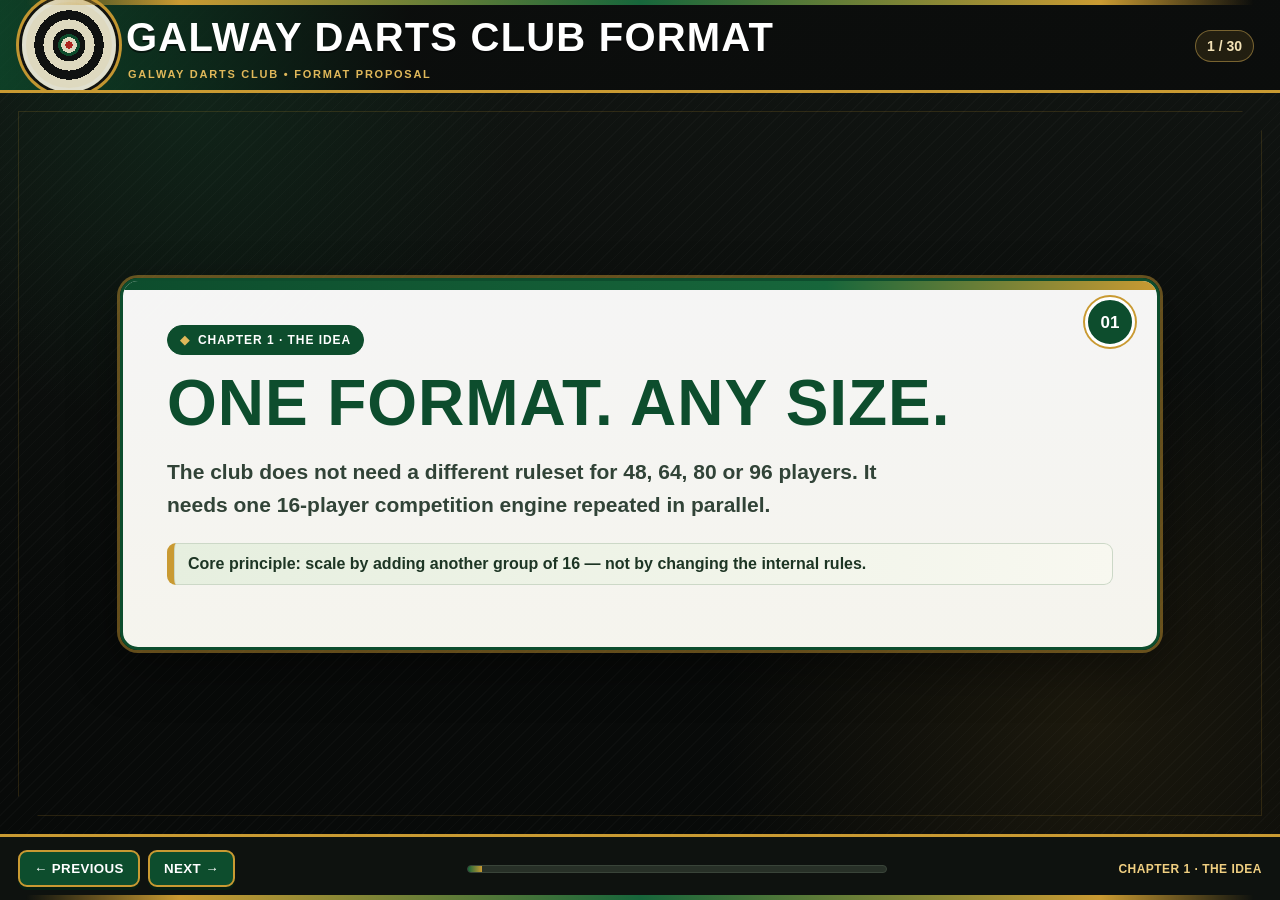
==== index.html @ 03a4d7f8 "Add styled GitHub Pages entry point" ====
<!doctype html>
<html lang="en">
<head>
  <meta charset="utf-8">
  <meta name="viewport" content="width=device-width,initial-scale=1">
  <title>Galway Darts Club Format</title>
</head>
<body>
  <noscript>This explainer needs JavaScript enabled.</noscript>
  <script>
  (() => {
    const SOURCE = './index(20260808-164936).html';

    const THEME = String.raw`
      :root{
        --club-green:#0d4d2d;
        --club-green-2:#17663b;
        --club-green-3:#dfeadd;
        --club-gold:#c99a32;
        --club-gold-2:#e0b85a;
        --club-black:#0b0d0c;
        --club-charcoal:#151917;
        --club-paper:#faf9f2;
        --club-ink:#102017;
        --club-line:#b9c7b9;
        --club-muted:#687268;
        --bg:#0b0d0c !important;
        --card:#faf9f2 !important;
        --ink:#102017 !important;
        --muted:#687268 !important;
        --line:#b9c7b9 !important;
        --accent:#0d4d2d !important;
        --accent-2:#c99a32 !important;
      }

      *{box-sizing:border-box}
      html{background:#0b0d0c}
      body{
        background:
          radial-gradient(circle at 15% 12%,rgba(21,102,59,.20),transparent 24%),
          radial-gradient(circle at 85% 80%,rgba(201,154,50,.10),transparent 28%),
          repeating-linear-gradient(135deg,rgba(255,255,255,.018) 0 1px,transparent 1px 8px),
          linear-gradient(180deg,#111512,#080a09 70%);
        color:var(--club-paper)!important;
      }

      .app{
        min-height:100dvh!important;
        background:transparent!important;
        position:relative;
      }

      .app:before,.app:after{
        content:"";
        position:fixed;
        z-index:20;
        pointer-events:none;
        left:0;right:0;
        height:5px;
        background:linear-gradient(90deg,transparent 2%,var(--club-gold) 14%,var(--club-green-2) 50%,var(--club-gold) 86%,transparent 98%);
      }
      .app:before{top:0}.app:after{bottom:0}

      header{
        min-height:92px!important;
        padding:18px 26px 16px 126px!important;
        background:
          linear-gradient(90deg,rgba(13,77,45,.72),rgba(11,13,12,.96) 32%,rgba(11,13,12,.98))!important;
        border-bottom:3px solid var(--club-gold)!important;
        color:#fff!important;
        position:relative!important;
        overflow:hidden;
        align-items:center!important;
      }

      header:before{
        content:"";
        position:absolute;
        width:86px;height:86px;
        left:22px;top:50%;transform:translateY(-50%);
        border-radius:50%;
        border:4px solid #e9e6d6;
        box-shadow:0 0 0 3px #111,0 0 0 6px var(--club-gold);
        background:
          radial-gradient(circle,#b52620 0 6%,#e7e0c6 6% 13%,#0d4d2d 13% 18%,#111 18% 27%,#e7e0c6 27% 42%,#111 42% 57%,#e7e0c6 57% 72%,#111 72% 100%);
        opacity:.96;
      }

      header:after{
        content:"GALWAY DARTS CLUB • FORMAT PROPOSAL";
        position:absolute;
        left:128px;bottom:10px;
        color:var(--club-gold-2);
        font:800 11px/1 Arial,Helvetica,sans-serif;
        letter-spacing:.16em;
      }

      header h1{
        margin:0 0 18px!important;
        color:#fff!important;
        font-family:Impact,"Arial Narrow",Arial,sans-serif!important;
        font-size:clamp(23px,3.2vw,40px)!important;
        line-height:.95!important;
        letter-spacing:.03em;
        text-transform:uppercase;
        text-shadow:0 2px 0 rgba(0,0,0,.5);
      }

      header .meta{
        color:#f4e3b7!important;
        font-weight:800!important;
        font-size:14px!important;
        background:rgba(201,154,50,.12);
        border:1px solid rgba(224,184,90,.45);
        border-radius:999px;
        padding:7px 11px;
      }

      .deck{
        background:transparent!important;
        scrollbar-color:var(--club-gold) #111;
      }

      .slide{
        padding:clamp(18px,3vw,38px)!important;
        display:grid!important;
        place-items:center!important;
        position:relative;
      }

      .slide:before{
        content:"";
        position:absolute;
        inset:18px;
        border:1px solid rgba(201,154,50,.17);
        clip-path:polygon(0 0,calc(100% - 20px) 0,100% 20px,100% 100%,20px 100%,0 calc(100% - 20px));
        pointer-events:none;
      }

      .card{
        width:min(1040px,94vw)!important;
        max-width:1040px!important;
        margin:auto!important;
        border:3px solid var(--club-green)!important;
        border-radius:18px!important;
        padding:clamp(24px,4vw,44px)!important;
        background:
          linear-gradient(180deg,rgba(255,255,255,.96),rgba(250,249,242,.98)),
          repeating-linear-gradient(0deg,rgba(13,77,45,.025) 0 1px,transparent 1px 6px)!important;
        color:var(--club-ink)!important;
        box-shadow:
          0 0 0 3px rgba(201,154,50,.48),
          0 18px 50px rgba(0,0,0,.42)!important;
        position:relative;
        overflow:hidden;
      }

      .card:before{
        content:"";
        position:absolute;
        left:0;right:0;top:0;
        height:9px;
        background:linear-gradient(90deg,var(--club-green),var(--club-green-2) 68%,var(--club-gold));
      }

      .card:after{
        content:attr(data-card-number);
        position:absolute;
        right:22px;top:16px;
        width:44px;height:44px;
        border-radius:50%;
        display:grid;place-items:center;
        background:var(--club-green);
        color:#fff;
        border:3px solid #fff;
        box-shadow:0 0 0 2px var(--club-gold);
        font:900 17px/1 Arial,sans-serif;
      }

      .kicker{
        display:inline-flex!important;
        align-items:center;
        gap:8px;
        color:#fff!important;
        background:var(--club-green)!important;
        border:1px solid var(--club-green)!important;
        border-radius:999px!important;
        padding:7px 12px!important;
        margin:0 54px 18px 0!important;
        font-size:12px!important;
        font-weight:900!important;
        letter-spacing:.08em!important;
        text-transform:uppercase!important;
      }
      .kicker:before{content:"◆";color:var(--club-gold-2)}

      h2{
        color:var(--club-green)!important;
        font-family:Impact,"Arial Narrow",Arial,sans-serif!important;
        font-size:clamp(34px,5vw,64px)!important;
        line-height:.96!important;
        letter-spacing:.015em!important;
        text-transform:uppercase;
        margin:0 0 22px!important;
      }

      h3{color:var(--club-green)!important}
      p,li{color:#253329!important}
      .lead{color:#314337!important;font-weight:650!important}
      .subtle{color:var(--club-muted)!important}

      .big{
        display:inline-block;
        color:var(--club-gold)!important;
        font-family:Impact,"Arial Narrow",Arial,sans-serif!important;
        text-transform:uppercase;
        text-shadow:0 1px 0 #fff,0 2px 0 rgba(13,77,45,.16);
      }

      .mini,.pod{
        background:linear-gradient(180deg,#fff,#f1f5ef)!important;
        border:2px solid #a9bcae!important;
        border-radius:12px!important;
        box-shadow:inset 0 1px 0 #fff,0 3px 0 rgba(13,77,45,.06);
        color:#203126!important;
      }
      .mini strong,.pod b{
        color:var(--club-green)!important;
        font-weight:900!important;
        text-transform:uppercase;
      }

      .pods{gap:13px!important}
      .pod:nth-child(3){border-color:var(--club-gold)!important}

      table{
        border-collapse:separate!important;
        border-spacing:0!important;
        border:2px solid var(--club-green)!important;
        border-radius:12px!important;
        overflow:hidden!important;
        background:#fff!important;
      }
      th{
        background:var(--club-green)!important;
        color:#fff!important;
        text-transform:uppercase;
        letter-spacing:.03em;
        border-bottom:2px solid var(--club-gold)!important;
      }
      td{color:#213027!important;border-bottom:1px solid #d7e0d7!important}
      tbody tr:nth-child(even) td{background:#f3f6ef!important}
      tbody tr:last-child td{border-bottom:0!important}

      .callout{
        border:0!important;
        border-left:7px solid var(--club-gold)!important;
        border-radius:9px!important;
        background:linear-gradient(90deg,#e6efdf,#f8f8f0)!important;
        color:#1d3524!important;
        box-shadow:inset 0 0 0 1px #ccd8c7;
        font-weight:700;
      }
      .callout.warning{
        border-left-color:#a66c17!important;
        background:linear-gradient(90deg,#f4e8c8,#fbf8ed)!important;
      }

      .formula{
        color:#fff!important;
        background:#101c15!important;
        border:2px solid var(--club-green-2)!important;
        border-left:7px solid var(--club-gold)!important;
        font-weight:700;
      }

      .bar{background:#dce6dc!important;border:1px solid #b3c2b3}
      .bar>span{background:linear-gradient(90deg,var(--club-green),var(--club-green-2),var(--club-gold))!important}

      footer{
        min-height:66px;
        padding:11px 18px!important;
        background:#0e120f!important;
        border-top:3px solid var(--club-gold)!important;
        color:#fff!important;
      }
      footer button{
        color:#fff!important;
        background:var(--club-green)!important;
        border:2px solid var(--club-gold)!important;
        border-radius:9px!important;
        padding:9px 14px!important;
        font-weight:900!important;
        text-transform:uppercase;
        letter-spacing:.03em;
        box-shadow:0 3px 0 #071f12;
      }
      footer button:hover{background:var(--club-green-2)!important;transform:translateY(-1px)}
      .progress{background:#273027!important;height:8px!important;border:1px solid #394439}
      .progress>div{background:linear-gradient(90deg,var(--club-green-2),var(--club-gold))!important}
      .chapter{color:#f0cf81!important;font-weight:900!important;text-transform:uppercase;font-size:12px;letter-spacing:.04em}

      .slide.is-active .card{animation:clubCardIn .38s ease-out both}
      @keyframes clubCardIn{
        from{opacity:.35;transform:translateX(18px) scale(.99)}
        to{opacity:1;transform:none}
      }

      @media(max-width:760px){
        header{min-height:76px!important;padding:14px 14px 12px 82px!important}
        header:before{width:54px;height:54px;left:14px;border-width:3px;box-shadow:0 0 0 2px #111,0 0 0 4px var(--club-gold)}
        header:after{left:82px;bottom:8px;font-size:8px;letter-spacing:.09em}
        header h1{font-size:22px!important;margin-bottom:15px!important}
        .card:after{width:36px;height:36px;right:14px;top:14px;font-size:14px}
        .kicker{margin-right:42px!important}
        footer{padding:8px!important}
        footer .chapter{display:none}
      }

      @media(prefers-reduced-motion:reduce){
        *{scroll-behavior:auto!important;animation:none!important;transition:none!important}
      }

      @media print{
        body{background:#fff!important;color:#111!important}
        .slide:before,.app:before,.app:after{display:none}
        .card{box-shadow:none!important}
      }
    `;

    const ENHANCE = String.raw`
      (() => {
        document.title = 'Galway Darts Club Format';
        const heading = document.querySelector('header h1');
        if (heading) heading.textContent = 'Galway Darts Club Format';

        const slides = [...document.querySelectorAll('.slide')];
        slides.forEach((slide, i) => {
          const card = slide.querySelector('.card');
          if (card) card.dataset.cardNumber = String(i + 1).padStart(2, '0');
        });

        const markActive = () => {
          const deck = document.getElementById('deck');
          if (!deck || !slides.length) return;
          const i = Math.max(0, Math.min(slides.length - 1, Math.round(deck.scrollLeft / Math.max(1, deck.clientWidth))));
          slides.forEach((s, n) => s.classList.toggle('is-active', n === i));
        };
        markActive();
        document.getElementById('deck')?.addEventListener('scroll', () => requestAnimationFrame(markActive), {passive:true});

        let startX = 0;
        const deck = document.getElementById('deck');
        deck?.addEventListener('touchstart', e => { startX = e.changedTouches[0].clientX; }, {passive:true});
        deck?.addEventListener('touchend', e => {
          const dx = e.changedTouches[0].clientX - startX;
          if (Math.abs(dx) < 40) return;
          const i = Math.round(deck.scrollLeft / Math.max(1, deck.clientWidth));
          const next = Math.max(0, Math.min(slides.length - 1, i + (dx < 0 ? 1 : -1)));
          slides[next]?.scrollIntoView({behavior:'smooth',inline:'start'});
        }, {passive:true});
      })();
    `;

    fetch(SOURCE, {cache:'no-store'})
      .then(r => {
        if (!r.ok) throw new Error('Could not load '+SOURCE+' ('+r.status+')');
        return r.text();
      })
      .then(source => {
        const themed = source
          .replace('</head>', `<style id="club-infographic-theme">${THEME}</style></head>`)
          .replace('</body>', '<scr'+'ipt>'+ENHANCE+'</scr'+'ipt></body>');
        document.open();
        document.write(themed);
        document.close();
      })
      .catch(err => {
        document.body.innerHTML = '<main style="font-family:Arial;padding:2rem;max-width:800px;margin:auto"><h1>Galway Darts Club Format</h1><p>The source explainer could not be loaded.</p><pre style="white-space:pre-wrap">'+String(err)+'</pre></main>';
      });
  })();
  </script>
</body>
</html>
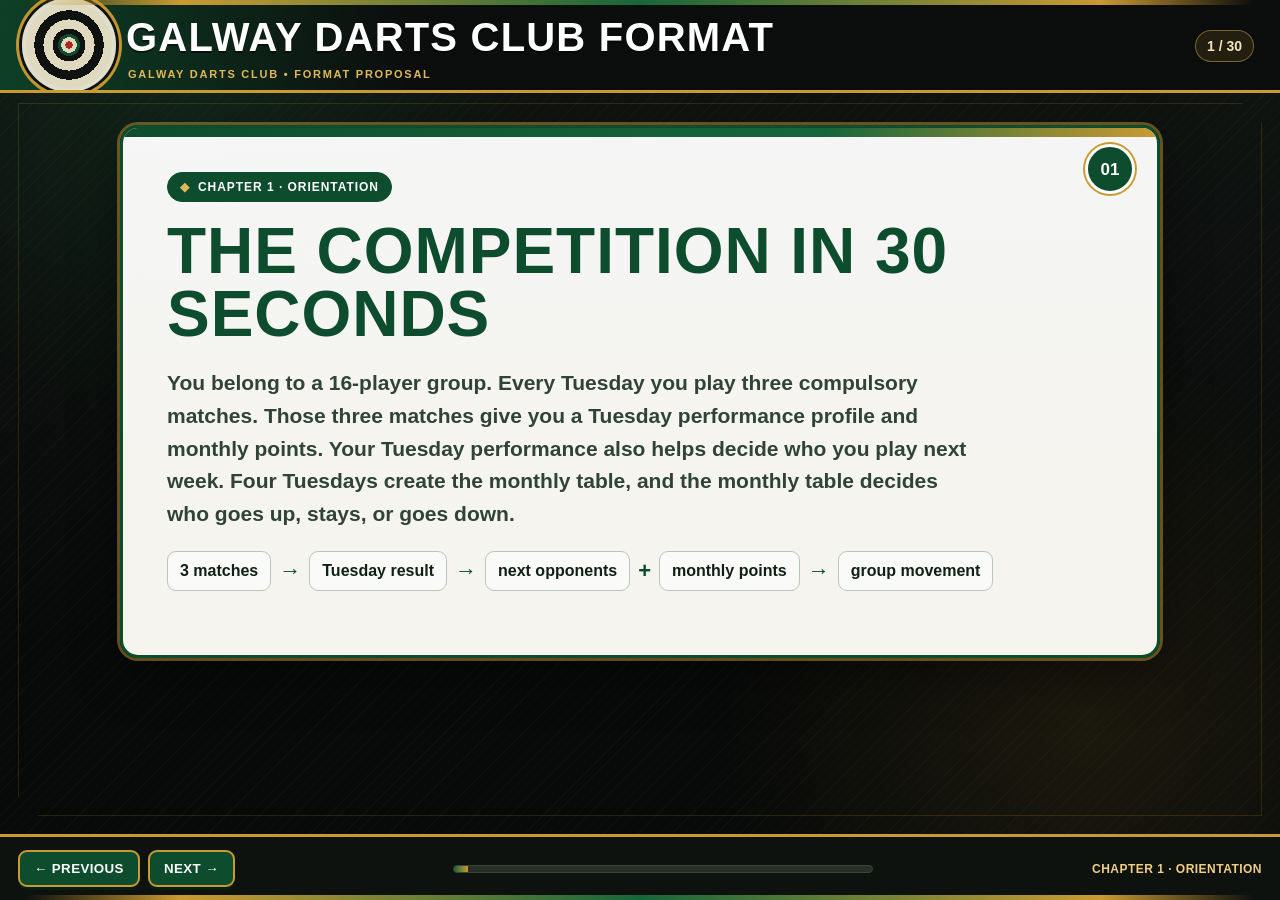
==== commit 2f26b77c: "Top-align cards and improve responsive scrolling" ====
--- a/index.html
+++ b/index.html
@@ -2,7 +2,7 @@
 <html lang="en">
 <head>
   <meta charset="utf-8">
-  <meta name="viewport" content="width=device-width,initial-scale=1">
+  <meta name="viewport" content="width=device-width,initial-scale=1,viewport-fit=cover">
   <title>Galway Darts Club Format</title>
 </head>
 <body>
@@ -34,6 +34,13 @@
       }
 
       *{box-sizing:border-box}
+      html,body{
+        width:100%;
+        height:100%;
+        min-height:100%;
+        margin:0;
+        overflow:hidden!important;
+      }
       html{background:#0b0d0c}
       body{
         background:
@@ -45,7 +52,13 @@
       }
 
       .app{
-        min-height:100dvh!important;
+        width:100%;
+        height:100vh!important;
+        height:100dvh!important;
+        min-height:0!important;
+        display:grid!important;
+        grid-template-rows:auto minmax(0,1fr) auto!important;
+        overflow:hidden!important;
         background:transparent!important;
         position:relative;
       }
@@ -63,14 +76,14 @@
 
       header{
         min-height:92px!important;
-        padding:18px 26px 16px 126px!important;
-        background:
-          linear-gradient(90deg,rgba(13,77,45,.72),rgba(11,13,12,.96) 32%,rgba(11,13,12,.98))!important;
+        padding:max(18px,env(safe-area-inset-top)) 26px 16px 126px!important;
+        background:linear-gradient(90deg,rgba(13,77,45,.72),rgba(11,13,12,.96) 32%,rgba(11,13,12,.98))!important;
         border-bottom:3px solid var(--club-gold)!important;
         color:#fff!important;
         position:relative!important;
         overflow:hidden;
         align-items:center!important;
+        flex:0 0 auto;
       }
 
       header:before{
@@ -81,8 +94,7 @@
         border-radius:50%;
         border:4px solid #e9e6d6;
         box-shadow:0 0 0 3px #111,0 0 0 6px var(--club-gold);
-        background:
-          radial-gradient(circle,#b52620 0 6%,#e7e0c6 6% 13%,#0d4d2d 13% 18%,#111 18% 27%,#e7e0c6 27% 42%,#111 42% 57%,#e7e0c6 57% 72%,#111 72% 100%);
+        background:radial-gradient(circle,#b52620 0 6%,#e7e0c6 6% 13%,#0d4d2d 13% 18%,#111 18% 27%,#e7e0c6 27% 42%,#111 42% 57%,#e7e0c6 57% 72%,#111 72% 100%);
         opacity:.96;
       }
 
@@ -117,40 +129,64 @@
       }
 
       .deck{
-        background:transparent!important;
+        width:100%!important;
+        height:100%!important;
+        min-height:0!important;
+        display:flex!important;
+        align-items:stretch!important;
+        overflow-x:auto!important;
+        overflow-y:hidden!important;
+        scroll-snap-type:x mandatory!important;
+        scroll-behavior:smooth;
+        overscroll-behavior-x:contain;
         scrollbar-color:var(--club-gold) #111;
+        -webkit-overflow-scrolling:touch;
       }
 
       .slide{
-        padding:clamp(18px,3vw,38px)!important;
-        display:grid!important;
-        place-items:center!important;
+        flex:0 0 100vw!important;
+        width:100vw!important;
+        min-width:100vw!important;
+        height:100%!important;
+        min-height:0!important;
+        padding:clamp(16px,2.5vw,32px) clamp(14px,3vw,38px) max(36px,env(safe-area-inset-bottom))!important;
+        display:block!important;
+        place-items:unset!important;
         position:relative;
-      }
+        overflow-x:hidden!important;
+        overflow-y:auto!important;
+        overscroll-behavior-y:contain;
+        -webkit-overflow-scrolling:touch;
+        scroll-snap-align:start!important;
+        scroll-snap-stop:always;
+        scrollbar-width:thin;
+        scrollbar-color:var(--club-gold) rgba(255,255,255,.10);
+      }
+
+      .slide::-webkit-scrollbar{width:9px}
+      .slide::-webkit-scrollbar-track{background:rgba(255,255,255,.06)}
+      .slide::-webkit-scrollbar-thumb{background:var(--club-gold);border-radius:999px;border:2px solid #151917}
 
       .slide:before{
         content:"";
         position:absolute;
-        inset:18px;
+        inset:10px 18px 18px;
         border:1px solid rgba(201,154,50,.17);
         clip-path:polygon(0 0,calc(100% - 20px) 0,100% 20px,100% 100%,20px 100%,0 calc(100% - 20px));
         pointer-events:none;
       }
 
       .card{
-        width:min(1040px,94vw)!important;
+        width:100%!important;
         max-width:1040px!important;
-        margin:auto!important;
+        min-width:0!important;
+        margin:0 auto 28px!important;
         border:3px solid var(--club-green)!important;
         border-radius:18px!important;
-        padding:clamp(24px,4vw,44px)!important;
-        background:
-          linear-gradient(180deg,rgba(255,255,255,.96),rgba(250,249,242,.98)),
-          repeating-linear-gradient(0deg,rgba(13,77,45,.025) 0 1px,transparent 1px 6px)!important;
+        padding:clamp(22px,4vw,44px)!important;
+        background:linear-gradient(180deg,rgba(255,255,255,.96),rgba(250,249,242,.98)),repeating-linear-gradient(0deg,rgba(13,77,45,.025) 0 1px,transparent 1px 6px)!important;
         color:var(--club-ink)!important;
-        box-shadow:
-          0 0 0 3px rgba(201,154,50,.48),
-          0 18px 50px rgba(0,0,0,.42)!important;
+        box-shadow:0 0 0 3px rgba(201,154,50,.48),0 18px 50px rgba(0,0,0,.42)!important;
         position:relative;
         overflow:hidden;
       }
@@ -197,10 +233,11 @@
       h2{
         color:var(--club-green)!important;
         font-family:Impact,"Arial Narrow",Arial,sans-serif!important;
-        font-size:clamp(34px,5vw,64px)!important;
-        line-height:.96!important;
+        font-size:clamp(30px,5vw,64px)!important;
+        line-height:.98!important;
         letter-spacing:.015em!important;
         text-transform:uppercase;
+        overflow-wrap:anywhere;
         margin:0 0 22px!important;
       }
 
@@ -211,6 +248,8 @@
 
       .big{
         display:inline-block;
+        max-width:100%;
+        overflow-wrap:anywhere;
         color:var(--club-gold)!important;
         font-family:Impact,"Arial Narrow",Arial,sans-serif!important;
         text-transform:uppercase;
@@ -218,6 +257,7 @@
       }
 
       .mini,.pod{
+        min-width:0;
         background:linear-gradient(180deg,#fff,#f1f5ef)!important;
         border:2px solid #a9bcae!important;
         border-radius:12px!important;
@@ -230,8 +270,16 @@
         text-transform:uppercase;
       }
 
+      .grid,.pods{min-width:0}
       .pods{gap:13px!important}
       .pod:nth-child(3){border-color:var(--club-gold)!important}
+
+      .table-wrap{
+        max-width:100%;
+        overflow-x:auto!important;
+        -webkit-overflow-scrolling:touch;
+        padding-bottom:3px;
+      }
 
       table{
         border-collapse:separate!important;
@@ -261,12 +309,13 @@
         box-shadow:inset 0 0 0 1px #ccd8c7;
         font-weight:700;
       }
-      .callout.warning{
-        border-left-color:#a66c17!important;
-        background:linear-gradient(90deg,#f4e8c8,#fbf8ed)!important;
-      }
+      .callout.warning{border-left-color:#a66c17!important;background:linear-gradient(90deg,#f4e8c8,#fbf8ed)!important}
 
       .formula{
+        max-width:100%;
+        overflow-x:auto;
+        white-space:normal;
+        overflow-wrap:anywhere;
         color:#fff!important;
         background:#101c15!important;
         border:2px solid var(--club-green-2)!important;
@@ -274,15 +323,18 @@
         font-weight:700;
       }
 
+      .chain{max-width:100%}
+      .chain span{overflow-wrap:anywhere}
       .bar{background:#dce6dc!important;border:1px solid #b3c2b3}
       .bar>span{background:linear-gradient(90deg,var(--club-green),var(--club-green-2),var(--club-gold))!important}
 
       footer{
         min-height:66px;
-        padding:11px 18px!important;
+        padding:11px 18px max(11px,env(safe-area-inset-bottom))!important;
         background:#0e120f!important;
         border-top:3px solid var(--club-gold)!important;
         color:#fff!important;
+        flex:0 0 auto;
       }
       footer button{
         color:#fff!important;
@@ -296,33 +348,60 @@
         box-shadow:0 3px 0 #071f12;
       }
       footer button:hover{background:var(--club-green-2)!important;transform:translateY(-1px)}
-      .progress{background:#273027!important;height:8px!important;border:1px solid #394439}
+      .progress{background:#273027!important;height:8px!important;border:1px solid #394439;min-width:60px}
       .progress>div{background:linear-gradient(90deg,var(--club-green-2),var(--club-gold))!important}
       .chapter{color:#f0cf81!important;font-weight:900!important;text-transform:uppercase;font-size:12px;letter-spacing:.04em}
 
-      .slide.is-active .card{animation:clubCardIn .38s ease-out both}
-      @keyframes clubCardIn{
-        from{opacity:.35;transform:translateX(18px) scale(.99)}
-        to{opacity:1;transform:none}
-      }
+      .slide.is-active .card{animation:clubCardIn .32s ease-out both}
+      @keyframes clubCardIn{from{opacity:.35;transform:translateX(18px)}to{opacity:1;transform:none}}
 
       @media(max-width:760px){
-        header{min-height:76px!important;padding:14px 14px 12px 82px!important}
-        header:before{width:54px;height:54px;left:14px;border-width:3px;box-shadow:0 0 0 2px #111,0 0 0 4px var(--club-gold)}
-        header:after{left:82px;bottom:8px;font-size:8px;letter-spacing:.09em}
-        header h1{font-size:22px!important;margin-bottom:15px!important}
-        .card:after{width:36px;height:36px;right:14px;top:14px;font-size:14px}
-        .kicker{margin-right:42px!important}
-        footer{padding:8px!important}
+        header{min-height:72px!important;padding:max(12px,env(safe-area-inset-top)) 12px 10px 78px!important}
+        header:before{width:50px;height:50px;left:14px;border-width:3px;box-shadow:0 0 0 2px #111,0 0 0 4px var(--club-gold)}
+        header:after{left:78px;bottom:7px;font-size:7px;letter-spacing:.08em}
+        header h1{font-size:clamp(19px,6vw,25px)!important;margin-bottom:13px!important}
+        .slide{padding:12px 11px max(28px,env(safe-area-inset-bottom))!important}
+        .card{padding:20px 16px 24px!important;border-radius:12px!important;margin:0 auto 20px!important;box-shadow:0 0 0 2px rgba(201,154,50,.44),0 10px 28px rgba(0,0,0,.38)!important}
+        .card:after{width:34px;height:34px;right:12px;top:13px;font-size:13px;border-width:2px}
+        .kicker{margin-right:40px!important;font-size:10px!important;padding:6px 9px!important;margin-bottom:14px!important}
+        h2{font-size:clamp(28px,10vw,44px)!important;margin-bottom:16px!important}
+        p,li{font-size:15.5px!important;line-height:1.48!important}
+        .lead{font-size:18px!important}
+        .grid.cols-2,.grid.cols-3,.grid.cols-4,.pods{grid-template-columns:1fr!important}
+        .mini,.pod{padding:13px!important}
+        footer{min-height:56px!important;padding:7px 8px max(7px,env(safe-area-inset-bottom))!important;gap:7px!important}
         footer .chapter{display:none}
-      }
-
-      @media(prefers-reduced-motion:reduce){
-        *{scroll-behavior:auto!important;animation:none!important;transition:none!important}
-      }
+        footer button{padding:8px 9px!important;font-size:11px!important}
+        .nav{gap:5px!important}
+      }
+
+      @media(max-width:420px){
+        header .meta{display:none!important}
+        footer{justify-content:space-between!important}
+        .progress{max-width:none!important;flex:1 1 70px!important}
+        .card{padding-left:14px!important;padding-right:14px!important}
+        .compact th,.compact td{font-size:11px!important;padding:4px 5px!important}
+      }
+
+      @media(max-height:650px) and (orientation:landscape){
+        header{min-height:54px!important;padding:8px 14px 7px 66px!important}
+        header:before{width:38px;height:38px;left:14px;border-width:2px;box-shadow:0 0 0 2px #111,0 0 0 3px var(--club-gold)}
+        header:after{display:none}
+        header h1{font-size:19px!important;margin:0!important}
+        header .meta{font-size:11px!important;padding:5px 8px!important}
+        .slide{padding-top:10px!important}
+        footer{min-height:46px!important;padding:5px 9px!important}
+        footer button{padding:6px 9px!important;font-size:10px!important}
+        .card{padding-top:18px!important}
+      }
+
+      @media(prefers-reduced-motion:reduce){*{scroll-behavior:auto!important;animation:none!important;transition:none!important}}
 
       @media print{
-        body{background:#fff!important;color:#111!important}
+        html,body{height:auto!important;overflow:visible!important;background:#fff!important;color:#111!important}
+        .app{height:auto!important;display:block!important;overflow:visible!important}
+        .deck{display:block!important;overflow:visible!important;height:auto!important}
+        .slide{width:auto!important;min-width:0!important;height:auto!important;overflow:visible!important;page-break-after:always!important}
         .slide:before,.app:before,.app:after{display:none}
         .card{box-shadow:none!important}
       }
@@ -340,24 +419,18 @@
           if (card) card.dataset.cardNumber = String(i + 1).padStart(2, '0');
         });
 
+        const deck = document.getElementById('deck');
         const markActive = () => {
-          const deck = document.getElementById('deck');
           if (!deck || !slides.length) return;
           const i = Math.max(0, Math.min(slides.length - 1, Math.round(deck.scrollLeft / Math.max(1, deck.clientWidth))));
           slides.forEach((s, n) => s.classList.toggle('is-active', n === i));
         };
         markActive();
-        document.getElementById('deck')?.addEventListener('scroll', () => requestAnimationFrame(markActive), {passive:true});
-
-        let startX = 0;
-        const deck = document.getElementById('deck');
-        deck?.addEventListener('touchstart', e => { startX = e.changedTouches[0].clientX; }, {passive:true});
-        deck?.addEventListener('touchend', e => {
-          const dx = e.changedTouches[0].clientX - startX;
-          if (Math.abs(dx) < 40) return;
-          const i = Math.round(deck.scrollLeft / Math.max(1, deck.clientWidth));
-          const next = Math.max(0, Math.min(slides.length - 1, i + (dx < 0 ? 1 : -1)));
-          slides[next]?.scrollIntoView({behavior:'smooth',inline:'start'});
+        deck?.addEventListener('scroll', () => requestAnimationFrame(markActive), {passive:true});
+
+        window.addEventListener('resize', () => {
+          const i = Math.max(0, Math.min(slides.length - 1, Math.round(deck.scrollLeft / Math.max(1, deck.clientWidth))));
+          slides[i]?.scrollIntoView({behavior:'auto',inline:'start',block:'nearest'});
         }, {passive:true});
       })();
     `;
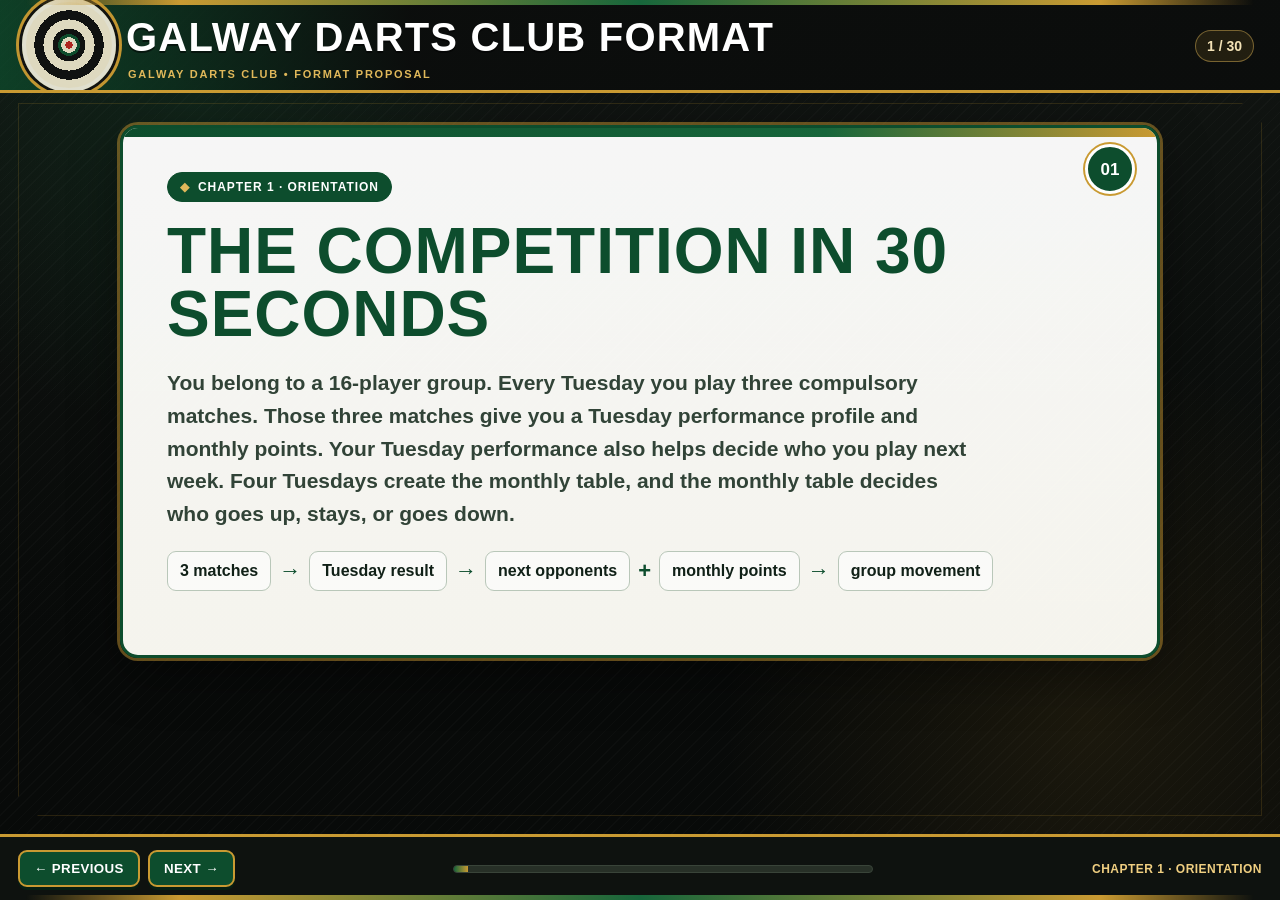
==== commit 2626866d: "Make mobile cards full-screen and swipe-first" ====
--- a/index.html
+++ b/index.html
@@ -34,13 +34,7 @@
       }
 
       *{box-sizing:border-box}
-      html,body{
-        width:100%;
-        height:100%;
-        min-height:100%;
-        margin:0;
-        overflow:hidden!important;
-      }
+      html,body{width:100%;height:100%;min-height:100%;margin:0;overflow:hidden!important}
       html{background:#0b0d0c}
       body{
         background:
@@ -52,24 +46,12 @@
       }
 
       .app{
-        width:100%;
-        height:100vh!important;
-        height:100dvh!important;
-        min-height:0!important;
-        display:grid!important;
-        grid-template-rows:auto minmax(0,1fr) auto!important;
-        overflow:hidden!important;
-        background:transparent!important;
-        position:relative;
-      }
-
+        width:100%;height:100vh!important;height:100dvh!important;min-height:0!important;
+        display:grid!important;grid-template-rows:auto minmax(0,1fr) auto!important;
+        overflow:hidden!important;background:transparent!important;position:relative;
+      }
       .app:before,.app:after{
-        content:"";
-        position:fixed;
-        z-index:20;
-        pointer-events:none;
-        left:0;right:0;
-        height:5px;
+        content:"";position:fixed;z-index:20;pointer-events:none;left:0;right:0;height:5px;
         background:linear-gradient(90deg,transparent 2%,var(--club-gold) 14%,var(--club-green-2) 50%,var(--club-gold) 86%,transparent 98%);
       }
       .app:before{top:0}.app:after{bottom:0}
@@ -78,321 +60,255 @@
         min-height:92px!important;
         padding:max(18px,env(safe-area-inset-top)) 26px 16px 126px!important;
         background:linear-gradient(90deg,rgba(13,77,45,.72),rgba(11,13,12,.96) 32%,rgba(11,13,12,.98))!important;
-        border-bottom:3px solid var(--club-gold)!important;
-        color:#fff!important;
-        position:relative!important;
-        overflow:hidden;
-        align-items:center!important;
-        flex:0 0 auto;
-      }
-
+        border-bottom:3px solid var(--club-gold)!important;color:#fff!important;
+        position:relative!important;overflow:hidden;align-items:center!important;flex:0 0 auto;
+      }
       header:before{
-        content:"";
-        position:absolute;
-        width:86px;height:86px;
-        left:22px;top:50%;transform:translateY(-50%);
-        border-radius:50%;
-        border:4px solid #e9e6d6;
-        box-shadow:0 0 0 3px #111,0 0 0 6px var(--club-gold);
-        background:radial-gradient(circle,#b52620 0 6%,#e7e0c6 6% 13%,#0d4d2d 13% 18%,#111 18% 27%,#e7e0c6 27% 42%,#111 42% 57%,#e7e0c6 57% 72%,#111 72% 100%);
-        opacity:.96;
-      }
-
+        content:"";position:absolute;width:86px;height:86px;left:22px;top:50%;transform:translateY(-50%);
+        border-radius:50%;border:4px solid #e9e6d6;box-shadow:0 0 0 3px #111,0 0 0 6px var(--club-gold);
+        background:radial-gradient(circle,#b52620 0 6%,#e7e0c6 6% 13%,#0d4d2d 13% 18%,#111 18% 27%,#e7e0c6 27% 42%,#111 42% 57%,#e7e0c6 57% 72%,#111 72% 100%);opacity:.96;
+      }
       header:after{
-        content:"GALWAY DARTS CLUB • FORMAT PROPOSAL";
-        position:absolute;
-        left:128px;bottom:10px;
-        color:var(--club-gold-2);
-        font:800 11px/1 Arial,Helvetica,sans-serif;
-        letter-spacing:.16em;
-      }
-
+        content:"GALWAY DARTS CLUB • FORMAT PROPOSAL";position:absolute;left:128px;bottom:10px;color:var(--club-gold-2);
+        font:800 11px/1 Arial,Helvetica,sans-serif;letter-spacing:.16em;
+      }
       header h1{
-        margin:0 0 18px!important;
-        color:#fff!important;
-        font-family:Impact,"Arial Narrow",Arial,sans-serif!important;
-        font-size:clamp(23px,3.2vw,40px)!important;
-        line-height:.95!important;
-        letter-spacing:.03em;
-        text-transform:uppercase;
-        text-shadow:0 2px 0 rgba(0,0,0,.5);
-      }
-
+        margin:0 0 18px!important;color:#fff!important;font-family:Impact,"Arial Narrow",Arial,sans-serif!important;
+        font-size:clamp(23px,3.2vw,40px)!important;line-height:.95!important;letter-spacing:.03em;text-transform:uppercase;text-shadow:0 2px 0 rgba(0,0,0,.5);
+      }
       header .meta{
-        color:#f4e3b7!important;
-        font-weight:800!important;
-        font-size:14px!important;
-        background:rgba(201,154,50,.12);
-        border:1px solid rgba(224,184,90,.45);
-        border-radius:999px;
-        padding:7px 11px;
+        color:#f4e3b7!important;font-weight:800!important;font-size:14px!important;background:rgba(201,154,50,.12);
+        border:1px solid rgba(224,184,90,.45);border-radius:999px;padding:7px 11px;
       }
 
       .deck{
-        width:100%!important;
-        height:100%!important;
-        min-height:0!important;
-        display:flex!important;
-        align-items:stretch!important;
-        overflow-x:auto!important;
-        overflow-y:hidden!important;
-        scroll-snap-type:x mandatory!important;
-        scroll-behavior:smooth;
-        overscroll-behavior-x:contain;
-        scrollbar-color:var(--club-gold) #111;
-        -webkit-overflow-scrolling:touch;
-      }
-
+        width:100%!important;height:100%!important;min-height:0!important;display:flex!important;align-items:stretch!important;
+        overflow-x:auto!important;overflow-y:hidden!important;scroll-snap-type:x mandatory!important;scroll-behavior:smooth;
+        overscroll-behavior-x:contain;scrollbar-color:var(--club-gold) #111;-webkit-overflow-scrolling:touch;
+      }
       .slide{
-        flex:0 0 100vw!important;
-        width:100vw!important;
-        min-width:100vw!important;
-        height:100%!important;
-        min-height:0!important;
+        flex:0 0 100vw!important;width:100vw!important;min-width:100vw!important;height:100%!important;min-height:0!important;
         padding:clamp(16px,2.5vw,32px) clamp(14px,3vw,38px) max(36px,env(safe-area-inset-bottom))!important;
-        display:block!important;
-        place-items:unset!important;
-        position:relative;
-        overflow-x:hidden!important;
-        overflow-y:auto!important;
-        overscroll-behavior-y:contain;
-        -webkit-overflow-scrolling:touch;
-        scroll-snap-align:start!important;
-        scroll-snap-stop:always;
-        scrollbar-width:thin;
-        scrollbar-color:var(--club-gold) rgba(255,255,255,.10);
-      }
-
-      .slide::-webkit-scrollbar{width:9px}
-      .slide::-webkit-scrollbar-track{background:rgba(255,255,255,.06)}
+        display:block!important;place-items:unset!important;position:relative;overflow-x:hidden!important;overflow-y:auto!important;
+        overscroll-behavior-y:contain;-webkit-overflow-scrolling:touch;scroll-snap-align:start!important;scroll-snap-stop:always;
+        scrollbar-width:thin;scrollbar-color:var(--club-gold) rgba(255,255,255,.10);
+      }
+      .slide::-webkit-scrollbar{width:9px}.slide::-webkit-scrollbar-track{background:rgba(255,255,255,.06)}
       .slide::-webkit-scrollbar-thumb{background:var(--club-gold);border-radius:999px;border:2px solid #151917}
-
       .slide:before{
-        content:"";
-        position:absolute;
-        inset:10px 18px 18px;
-        border:1px solid rgba(201,154,50,.17);
-        clip-path:polygon(0 0,calc(100% - 20px) 0,100% 20px,100% 100%,20px 100%,0 calc(100% - 20px));
-        pointer-events:none;
+        content:"";position:absolute;inset:10px 18px 18px;border:1px solid rgba(201,154,50,.17);
+        clip-path:polygon(0 0,calc(100% - 20px) 0,100% 20px,100% 100%,20px 100%,0 calc(100% - 20px));pointer-events:none;
       }
 
       .card{
-        width:100%!important;
-        max-width:1040px!important;
-        min-width:0!important;
-        margin:0 auto 28px!important;
-        border:3px solid var(--club-green)!important;
-        border-radius:18px!important;
-        padding:clamp(22px,4vw,44px)!important;
+        width:100%!important;max-width:1040px!important;min-width:0!important;margin:0 auto 28px!important;
+        border:3px solid var(--club-green)!important;border-radius:18px!important;padding:clamp(22px,4vw,44px)!important;
         background:linear-gradient(180deg,rgba(255,255,255,.96),rgba(250,249,242,.98)),repeating-linear-gradient(0deg,rgba(13,77,45,.025) 0 1px,transparent 1px 6px)!important;
-        color:var(--club-ink)!important;
-        box-shadow:0 0 0 3px rgba(201,154,50,.48),0 18px 50px rgba(0,0,0,.42)!important;
-        position:relative;
-        overflow:hidden;
-      }
-
-      .card:before{
-        content:"";
-        position:absolute;
-        left:0;right:0;top:0;
-        height:9px;
-        background:linear-gradient(90deg,var(--club-green),var(--club-green-2) 68%,var(--club-gold));
-      }
-
+        color:var(--club-ink)!important;box-shadow:0 0 0 3px rgba(201,154,50,.48),0 18px 50px rgba(0,0,0,.42)!important;
+        position:relative;overflow:hidden;
+      }
+      .card:before{content:"";position:absolute;left:0;right:0;top:0;height:9px;background:linear-gradient(90deg,var(--club-green),var(--club-green-2) 68%,var(--club-gold))}
       .card:after{
-        content:attr(data-card-number);
-        position:absolute;
-        right:22px;top:16px;
-        width:44px;height:44px;
-        border-radius:50%;
-        display:grid;place-items:center;
-        background:var(--club-green);
-        color:#fff;
-        border:3px solid #fff;
-        box-shadow:0 0 0 2px var(--club-gold);
-        font:900 17px/1 Arial,sans-serif;
+        content:attr(data-card-number);position:absolute;right:22px;top:16px;width:44px;height:44px;border-radius:50%;display:grid;place-items:center;
+        background:var(--club-green);color:#fff;border:3px solid #fff;box-shadow:0 0 0 2px var(--club-gold);font:900 17px/1 Arial,sans-serif;
       }
 
       .kicker{
-        display:inline-flex!important;
-        align-items:center;
-        gap:8px;
-        color:#fff!important;
-        background:var(--club-green)!important;
-        border:1px solid var(--club-green)!important;
-        border-radius:999px!important;
-        padding:7px 12px!important;
-        margin:0 54px 18px 0!important;
-        font-size:12px!important;
-        font-weight:900!important;
-        letter-spacing:.08em!important;
-        text-transform:uppercase!important;
+        display:inline-flex!important;align-items:center;gap:8px;color:#fff!important;background:var(--club-green)!important;
+        border:1px solid var(--club-green)!important;border-radius:999px!important;padding:7px 12px!important;margin:0 54px 18px 0!important;
+        font-size:12px!important;font-weight:900!important;letter-spacing:.08em!important;text-transform:uppercase!important;
       }
       .kicker:before{content:"◆";color:var(--club-gold-2)}
-
       h2{
-        color:var(--club-green)!important;
-        font-family:Impact,"Arial Narrow",Arial,sans-serif!important;
-        font-size:clamp(30px,5vw,64px)!important;
-        line-height:.98!important;
-        letter-spacing:.015em!important;
-        text-transform:uppercase;
-        overflow-wrap:anywhere;
-        margin:0 0 22px!important;
-      }
-
-      h3{color:var(--club-green)!important}
-      p,li{color:#253329!important}
-      .lead{color:#314337!important;font-weight:650!important}
-      .subtle{color:var(--club-muted)!important}
-
-      .big{
-        display:inline-block;
-        max-width:100%;
-        overflow-wrap:anywhere;
-        color:var(--club-gold)!important;
-        font-family:Impact,"Arial Narrow",Arial,sans-serif!important;
-        text-transform:uppercase;
-        text-shadow:0 1px 0 #fff,0 2px 0 rgba(13,77,45,.16);
-      }
+        color:var(--club-green)!important;font-family:Impact,"Arial Narrow",Arial,sans-serif!important;font-size:clamp(30px,5vw,64px)!important;
+        line-height:.98!important;letter-spacing:.015em!important;text-transform:uppercase;overflow-wrap:anywhere;margin:0 0 22px!important;
+      }
+      h3{color:var(--club-green)!important}p,li{color:#253329!important}.lead{color:#314337!important;font-weight:650!important}.subtle{color:var(--club-muted)!important}
+      .big{display:inline-block;max-width:100%;overflow-wrap:anywhere;color:var(--club-gold)!important;font-family:Impact,"Arial Narrow",Arial,sans-serif!important;text-transform:uppercase;text-shadow:0 1px 0 #fff,0 2px 0 rgba(13,77,45,.16)}
 
       .mini,.pod{
-        min-width:0;
-        background:linear-gradient(180deg,#fff,#f1f5ef)!important;
-        border:2px solid #a9bcae!important;
-        border-radius:12px!important;
-        box-shadow:inset 0 1px 0 #fff,0 3px 0 rgba(13,77,45,.06);
-        color:#203126!important;
-      }
-      .mini strong,.pod b{
-        color:var(--club-green)!important;
-        font-weight:900!important;
-        text-transform:uppercase;
-      }
-
-      .grid,.pods{min-width:0}
-      .pods{gap:13px!important}
-      .pod:nth-child(3){border-color:var(--club-gold)!important}
-
-      .table-wrap{
-        max-width:100%;
-        overflow-x:auto!important;
-        -webkit-overflow-scrolling:touch;
-        padding-bottom:3px;
-      }
-
-      table{
-        border-collapse:separate!important;
-        border-spacing:0!important;
-        border:2px solid var(--club-green)!important;
-        border-radius:12px!important;
-        overflow:hidden!important;
-        background:#fff!important;
-      }
-      th{
-        background:var(--club-green)!important;
-        color:#fff!important;
-        text-transform:uppercase;
-        letter-spacing:.03em;
-        border-bottom:2px solid var(--club-gold)!important;
-      }
-      td{color:#213027!important;border-bottom:1px solid #d7e0d7!important}
-      tbody tr:nth-child(even) td{background:#f3f6ef!important}
-      tbody tr:last-child td{border-bottom:0!important}
-
-      .callout{
-        border:0!important;
-        border-left:7px solid var(--club-gold)!important;
-        border-radius:9px!important;
-        background:linear-gradient(90deg,#e6efdf,#f8f8f0)!important;
-        color:#1d3524!important;
-        box-shadow:inset 0 0 0 1px #ccd8c7;
-        font-weight:700;
-      }
+        min-width:0;background:linear-gradient(180deg,#fff,#f1f5ef)!important;border:2px solid #a9bcae!important;border-radius:12px!important;
+        box-shadow:inset 0 1px 0 #fff,0 3px 0 rgba(13,77,45,.06);color:#203126!important;
+      }
+      .mini strong,.pod b{color:var(--club-green)!important;font-weight:900!important;text-transform:uppercase}
+      .grid,.pods{min-width:0}.pods{gap:13px!important}.pod:nth-child(3){border-color:var(--club-gold)!important}
+
+      .table-wrap{max-width:100%;overflow-x:auto!important;-webkit-overflow-scrolling:touch;padding-bottom:3px}
+      table{border-collapse:separate!important;border-spacing:0!important;border:2px solid var(--club-green)!important;border-radius:12px!important;overflow:hidden!important;background:#fff!important}
+      th{background:var(--club-green)!important;color:#fff!important;text-transform:uppercase;letter-spacing:.03em;border-bottom:2px solid var(--club-gold)!important}
+      td{color:#213027!important;border-bottom:1px solid #d7e0d7!important}tbody tr:nth-child(even) td{background:#f3f6ef!important}tbody tr:last-child td{border-bottom:0!important}
+
+      .callout{border:0!important;border-left:7px solid var(--club-gold)!important;border-radius:9px!important;background:linear-gradient(90deg,#e6efdf,#f8f8f0)!important;color:#1d3524!important;box-shadow:inset 0 0 0 1px #ccd8c7;font-weight:700}
       .callout.warning{border-left-color:#a66c17!important;background:linear-gradient(90deg,#f4e8c8,#fbf8ed)!important}
-
-      .formula{
-        max-width:100%;
-        overflow-x:auto;
-        white-space:normal;
-        overflow-wrap:anywhere;
-        color:#fff!important;
-        background:#101c15!important;
-        border:2px solid var(--club-green-2)!important;
-        border-left:7px solid var(--club-gold)!important;
-        font-weight:700;
-      }
-
-      .chain{max-width:100%}
-      .chain span{overflow-wrap:anywhere}
-      .bar{background:#dce6dc!important;border:1px solid #b3c2b3}
-      .bar>span{background:linear-gradient(90deg,var(--club-green),var(--club-green-2),var(--club-gold))!important}
+      .formula{max-width:100%;overflow-x:auto;white-space:normal;overflow-wrap:anywhere;color:#fff!important;background:#101c15!important;border:2px solid var(--club-green-2)!important;border-left:7px solid var(--club-gold)!important;font-weight:700}
+      .chain{max-width:100%}.chain span{overflow-wrap:anywhere}.bar{background:#dce6dc!important;border:1px solid #b3c2b3}.bar>span{background:linear-gradient(90deg,var(--club-green),var(--club-green-2),var(--club-gold))!important}
 
       footer{
-        min-height:66px;
-        padding:11px 18px max(11px,env(safe-area-inset-bottom))!important;
-        background:#0e120f!important;
-        border-top:3px solid var(--club-gold)!important;
-        color:#fff!important;
-        flex:0 0 auto;
+        min-height:66px;padding:11px 18px max(11px,env(safe-area-inset-bottom))!important;background:#0e120f!important;
+        border-top:3px solid var(--club-gold)!important;color:#fff!important;flex:0 0 auto;
       }
       footer button{
-        color:#fff!important;
-        background:var(--club-green)!important;
-        border:2px solid var(--club-gold)!important;
-        border-radius:9px!important;
-        padding:9px 14px!important;
-        font-weight:900!important;
-        text-transform:uppercase;
-        letter-spacing:.03em;
-        box-shadow:0 3px 0 #071f12;
+        color:#fff!important;background:var(--club-green)!important;border:2px solid var(--club-gold)!important;border-radius:9px!important;
+        padding:9px 14px!important;font-weight:900!important;text-transform:uppercase;letter-spacing:.03em;box-shadow:0 3px 0 #071f12;
       }
       footer button:hover{background:var(--club-green-2)!important;transform:translateY(-1px)}
-      .progress{background:#273027!important;height:8px!important;border:1px solid #394439;min-width:60px}
-      .progress>div{background:linear-gradient(90deg,var(--club-green-2),var(--club-gold))!important}
+      .progress{background:#273027!important;height:8px!important;border:1px solid #394439;min-width:60px}.progress>div{background:linear-gradient(90deg,var(--club-green-2),var(--club-gold))!important}
       .chapter{color:#f0cf81!important;font-weight:900!important;text-transform:uppercase;font-size:12px;letter-spacing:.04em}
 
       .slide.is-active .card{animation:clubCardIn .32s ease-out both}
       @keyframes clubCardIn{from{opacity:.35;transform:translateX(18px)}to{opacity:1;transform:none}}
 
+      /* PHONE-FIRST STORY MODE: one card occupies one screen. */
       @media(max-width:760px){
-        header{min-height:72px!important;padding:max(12px,env(safe-area-inset-top)) 12px 10px 78px!important}
-        header:before{width:50px;height:50px;left:14px;border-width:3px;box-shadow:0 0 0 2px #111,0 0 0 4px var(--club-gold)}
-        header:after{left:78px;bottom:7px;font-size:7px;letter-spacing:.08em}
-        header h1{font-size:clamp(19px,6vw,25px)!important;margin-bottom:13px!important}
-        .slide{padding:12px 11px max(28px,env(safe-area-inset-bottom))!important}
-        .card{padding:20px 16px 24px!important;border-radius:12px!important;margin:0 auto 20px!important;box-shadow:0 0 0 2px rgba(201,154,50,.44),0 10px 28px rgba(0,0,0,.38)!important}
-        .card:after{width:34px;height:34px;right:12px;top:13px;font-size:13px;border-width:2px}
-        .kicker{margin-right:40px!important;font-size:10px!important;padding:6px 9px!important;margin-bottom:14px!important}
-        h2{font-size:clamp(28px,10vw,44px)!important;margin-bottom:16px!important}
-        p,li{font-size:15.5px!important;line-height:1.48!important}
-        .lead{font-size:18px!important}
-        .grid.cols-2,.grid.cols-3,.grid.cols-4,.pods{grid-template-columns:1fr!important}
-        .mini,.pod{padding:13px!important}
-        footer{min-height:56px!important;padding:7px 8px max(7px,env(safe-area-inset-bottom))!important;gap:7px!important}
-        footer .chapter{display:none}
-        footer button{padding:8px 9px!important;font-size:11px!important}
-        .nav{gap:5px!important}
-      }
-
-      @media(max-width:420px){
+        .app{grid-template-rows:auto minmax(0,1fr) auto!important}
+
+        header{
+          min-height:50px!important;
+          height:auto!important;
+          padding:max(8px,env(safe-area-inset-top)) 10px 7px 56px!important;
+          border-bottom-width:2px!important;
+        }
+        header:before{
+          width:34px;height:34px;left:11px;border-width:2px;
+          box-shadow:0 0 0 1px #111,0 0 0 3px var(--club-gold);
+        }
+        header:after{display:none!important}
+        header h1{
+          font-size:clamp(16px,5vw,20px)!important;
+          line-height:1!important;
+          margin:0!important;
+          white-space:nowrap;
+          overflow:hidden;
+          text-overflow:ellipsis;
+        }
+        header .meta{
+          font-size:11px!important;
+          padding:4px 7px!important;
+          margin-left:8px;
+          flex:0 0 auto;
+        }
+
+        .deck{height:100%!important;touch-action:pan-x pan-y}
+        .slide{
+          height:100%!important;
+          min-height:0!important;
+          padding:7px!important;
+          overflow:hidden!important;
+          scrollbar-width:none!important;
+        }
+        .slide::-webkit-scrollbar{display:none!important}
+        .slide:before{inset:4px!important;opacity:.42}
+
+        .card{
+          width:100%!important;
+          height:100%!important;
+          min-height:0!important;
+          max-height:100%!important;
+          margin:0!important;
+          padding:14px 13px 16px!important;
+          border-width:2px!important;
+          border-radius:11px!important;
+          box-shadow:0 0 0 1px rgba(201,154,50,.52),0 7px 18px rgba(0,0,0,.38)!important;
+          overflow-y:auto!important;
+          overflow-x:hidden!important;
+          overscroll-behavior:contain;
+          -webkit-overflow-scrolling:touch;
+          scrollbar-width:none;
+        }
+        .card::-webkit-scrollbar{display:none}
+        .card:before{height:6px}
+        .card:after{
+          width:29px;height:29px;right:10px;top:10px;font-size:11px;border-width:2px;
+          box-shadow:0 0 0 1px var(--club-gold);
+        }
+
+        .kicker{
+          margin:0 34px 9px 0!important;
+          padding:4px 7px!important;
+          font-size:8.5px!important;
+          line-height:1.15!important;
+          letter-spacing:.055em!important;
+        }
+        h2{
+          font-size:clamp(25px,8vw,35px)!important;
+          line-height:.96!important;
+          margin-bottom:10px!important;
+        }
+        h3{margin:12px 0 5px!important}
+        p,li{font-size:14px!important;line-height:1.38!important}
+        p{margin:8px 0!important}
+        ul,ol{margin:7px 0 7px!important;padding-left:20px!important}
+        li{margin:3px 0!important}
+        .lead{font-size:16px!important;line-height:1.35!important}
+        .big{font-size:clamp(34px,12vw,54px)!important}
+
+        /* Use phone width efficiently instead of stacking every mini-card vertically. */
+        .grid{gap:7px!important}
+        .grid.cols-2{grid-template-columns:repeat(2,minmax(0,1fr))!important}
+        .grid.cols-3,.grid.cols-4{grid-template-columns:repeat(2,minmax(0,1fr))!important}
+        .pods{grid-template-columns:repeat(2,minmax(0,1fr))!important;gap:7px!important}
+        .mini,.pod{padding:9px!important;border-width:1.5px!important;border-radius:8px!important;font-size:13px!important;line-height:1.3!important}
+        .mini strong,.pod b{font-size:12px!important;margin-bottom:2px!important}
+
+        .chain{gap:4px!important;margin:9px 0!important}
+        .chain span{padding:6px 7px!important;font-size:11px!important;border-radius:6px!important}
+        .chain i{font-size:15px!important}
+        .callout{margin:9px 0!important;padding:8px 9px!important;border-left-width:5px!important;font-size:13px!important;line-height:1.35!important}
+        .formula{padding:8px!important;font-size:12px!important;line-height:1.35!important}
+
+        table{margin-top:7px!important;font-size:11px!important}
+        th,td{padding:4px 5px!important}
+        .compact th,.compact td{font-size:10px!important;padding:2.5px 4px!important;line-height:1.15!important}
+        .table-wrap{max-height:none!important;overflow-x:auto!important;overflow-y:visible!important}
+
+        .scale-row{grid-template-columns:62px 1fr!important;gap:7px!important;margin:5px 0!important}
+        .scale-row strong{font-size:12px!important}
+        .bar{height:22px!important}
+        .bar-label{font-size:10px!important;padding-left:6px!important}
+
+        footer{
+          min-height:44px!important;
+          padding:5px 7px max(5px,env(safe-area-inset-bottom))!important;
+          gap:6px!important;
+          border-top-width:2px!important;
+        }
+        footer .chapter{display:none!important}
+        footer button{
+          min-height:34px!important;
+          padding:6px 8px!important;
+          font-size:10px!important;
+          line-height:1!important;
+          border-width:1.5px!important;
+          box-shadow:none!important;
+        }
+        .nav{gap:4px!important;flex:0 0 auto}
+        .progress{height:6px!important;max-width:none!important;flex:1 1 auto!important;min-width:40px!important}
+      }
+
+      @media(max-width:390px){
         header .meta{display:none!important}
-        footer{justify-content:space-between!important}
-        .progress{max-width:none!important;flex:1 1 70px!important}
-        .card{padding-left:14px!important;padding-right:14px!important}
-        .compact th,.compact td{font-size:11px!important;padding:4px 5px!important}
+        header{padding-right:8px!important}
+        .card{padding:13px 11px 14px!important}
+        h2{font-size:clamp(23px,8vw,31px)!important}
+        p,li{font-size:13.5px!important}
+        .lead{font-size:15px!important}
+        .mini,.pod{padding:8px!important;font-size:12px!important}
+        footer button{padding:6px 7px!important}
       }
 
       @media(max-height:650px) and (orientation:landscape){
-        header{min-height:54px!important;padding:8px 14px 7px 66px!important}
-        header:before{width:38px;height:38px;left:14px;border-width:2px;box-shadow:0 0 0 2px #111,0 0 0 3px var(--club-gold)}
-        header:after{display:none}
-        header h1{font-size:19px!important;margin:0!important}
-        header .meta{font-size:11px!important;padding:5px 8px!important}
-        .slide{padding-top:10px!important}
-        footer{min-height:46px!important;padding:5px 9px!important}
-        footer button{padding:6px 9px!important;font-size:10px!important}
-        .card{padding-top:18px!important}
+        header{min-height:38px!important;padding:5px 8px 5px 46px!important}
+        header:before{width:27px;height:27px;left:9px;border-width:1.5px;box-shadow:0 0 0 1px #111,0 0 0 2px var(--club-gold)}
+        header h1{font-size:16px!important}
+        header .meta{font-size:9px!important;padding:3px 6px!important}
+        .slide{padding:5px!important}
+        .card{padding:10px 12px!important}
+        .kicker{margin-bottom:6px!important}
+        h2{font-size:27px!important;margin-bottom:7px!important}
+        p,li{font-size:12.5px!important;line-height:1.28!important}
+        .lead{font-size:14px!important}
+        footer{min-height:38px!important;padding:4px 6px!important}
+        footer button{min-height:29px!important;padding:4px 7px!important;font-size:9px!important}
       }
 
       @media(prefers-reduced-motion:reduce){*{scroll-behavior:auto!important;animation:none!important;transition:none!important}}
@@ -403,7 +319,7 @@
         .deck{display:block!important;overflow:visible!important;height:auto!important}
         .slide{width:auto!important;min-width:0!important;height:auto!important;overflow:visible!important;page-break-after:always!important}
         .slide:before,.app:before,.app:after{display:none}
-        .card{box-shadow:none!important}
+        .card{height:auto!important;overflow:visible!important;box-shadow:none!important}
       }
     `;
 
@@ -429,6 +345,7 @@
         deck?.addEventListener('scroll', () => requestAnimationFrame(markActive), {passive:true});
 
         window.addEventListener('resize', () => {
+          if (!deck || !slides.length) return;
           const i = Math.max(0, Math.min(slides.length - 1, Math.round(deck.scrollLeft / Math.max(1, deck.clientWidth))));
           slides[i]?.scrollIntoView({behavior:'auto',inline:'start',block:'nearest'});
         }, {passive:true});
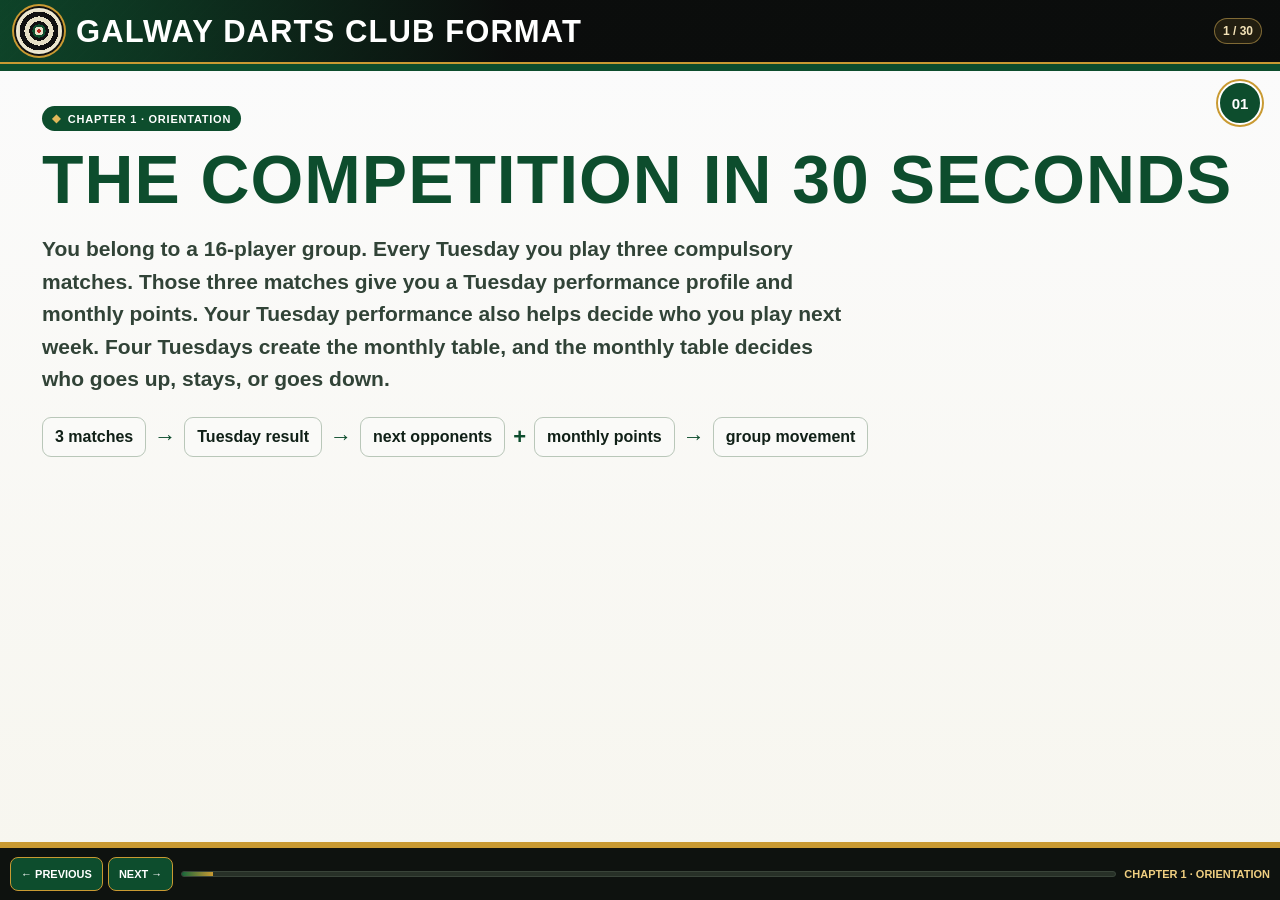
==== commit 5b7e8d5f: "Use edge-to-edge full-screen theme" ====
--- a/index.html
+++ b/index.html
@@ -10,318 +10,6 @@
   <script>
   (() => {
     const SOURCE = './index(20260808-164936).html';
-
-    const THEME = String.raw`
-      :root{
-        --club-green:#0d4d2d;
-        --club-green-2:#17663b;
-        --club-green-3:#dfeadd;
-        --club-gold:#c99a32;
-        --club-gold-2:#e0b85a;
-        --club-black:#0b0d0c;
-        --club-charcoal:#151917;
-        --club-paper:#faf9f2;
-        --club-ink:#102017;
-        --club-line:#b9c7b9;
-        --club-muted:#687268;
-        --bg:#0b0d0c !important;
-        --card:#faf9f2 !important;
-        --ink:#102017 !important;
-        --muted:#687268 !important;
-        --line:#b9c7b9 !important;
-        --accent:#0d4d2d !important;
-        --accent-2:#c99a32 !important;
-      }
-
-      *{box-sizing:border-box}
-      html,body{width:100%;height:100%;min-height:100%;margin:0;overflow:hidden!important}
-      html{background:#0b0d0c}
-      body{
-        background:
-          radial-gradient(circle at 15% 12%,rgba(21,102,59,.20),transparent 24%),
-          radial-gradient(circle at 85% 80%,rgba(201,154,50,.10),transparent 28%),
-          repeating-linear-gradient(135deg,rgba(255,255,255,.018) 0 1px,transparent 1px 8px),
-          linear-gradient(180deg,#111512,#080a09 70%);
-        color:var(--club-paper)!important;
-      }
-
-      .app{
-        width:100%;height:100vh!important;height:100dvh!important;min-height:0!important;
-        display:grid!important;grid-template-rows:auto minmax(0,1fr) auto!important;
-        overflow:hidden!important;background:transparent!important;position:relative;
-      }
-      .app:before,.app:after{
-        content:"";position:fixed;z-index:20;pointer-events:none;left:0;right:0;height:5px;
-        background:linear-gradient(90deg,transparent 2%,var(--club-gold) 14%,var(--club-green-2) 50%,var(--club-gold) 86%,transparent 98%);
-      }
-      .app:before{top:0}.app:after{bottom:0}
-
-      header{
-        min-height:92px!important;
-        padding:max(18px,env(safe-area-inset-top)) 26px 16px 126px!important;
-        background:linear-gradient(90deg,rgba(13,77,45,.72),rgba(11,13,12,.96) 32%,rgba(11,13,12,.98))!important;
-        border-bottom:3px solid var(--club-gold)!important;color:#fff!important;
-        position:relative!important;overflow:hidden;align-items:center!important;flex:0 0 auto;
-      }
-      header:before{
-        content:"";position:absolute;width:86px;height:86px;left:22px;top:50%;transform:translateY(-50%);
-        border-radius:50%;border:4px solid #e9e6d6;box-shadow:0 0 0 3px #111,0 0 0 6px var(--club-gold);
-        background:radial-gradient(circle,#b52620 0 6%,#e7e0c6 6% 13%,#0d4d2d 13% 18%,#111 18% 27%,#e7e0c6 27% 42%,#111 42% 57%,#e7e0c6 57% 72%,#111 72% 100%);opacity:.96;
-      }
-      header:after{
-        content:"GALWAY DARTS CLUB • FORMAT PROPOSAL";position:absolute;left:128px;bottom:10px;color:var(--club-gold-2);
-        font:800 11px/1 Arial,Helvetica,sans-serif;letter-spacing:.16em;
-      }
-      header h1{
-        margin:0 0 18px!important;color:#fff!important;font-family:Impact,"Arial Narrow",Arial,sans-serif!important;
-        font-size:clamp(23px,3.2vw,40px)!important;line-height:.95!important;letter-spacing:.03em;text-transform:uppercase;text-shadow:0 2px 0 rgba(0,0,0,.5);
-      }
-      header .meta{
-        color:#f4e3b7!important;font-weight:800!important;font-size:14px!important;background:rgba(201,154,50,.12);
-        border:1px solid rgba(224,184,90,.45);border-radius:999px;padding:7px 11px;
-      }
-
-      .deck{
-        width:100%!important;height:100%!important;min-height:0!important;display:flex!important;align-items:stretch!important;
-        overflow-x:auto!important;overflow-y:hidden!important;scroll-snap-type:x mandatory!important;scroll-behavior:smooth;
-        overscroll-behavior-x:contain;scrollbar-color:var(--club-gold) #111;-webkit-overflow-scrolling:touch;
-      }
-      .slide{
-        flex:0 0 100vw!important;width:100vw!important;min-width:100vw!important;height:100%!important;min-height:0!important;
-        padding:clamp(16px,2.5vw,32px) clamp(14px,3vw,38px) max(36px,env(safe-area-inset-bottom))!important;
-        display:block!important;place-items:unset!important;position:relative;overflow-x:hidden!important;overflow-y:auto!important;
-        overscroll-behavior-y:contain;-webkit-overflow-scrolling:touch;scroll-snap-align:start!important;scroll-snap-stop:always;
-        scrollbar-width:thin;scrollbar-color:var(--club-gold) rgba(255,255,255,.10);
-      }
-      .slide::-webkit-scrollbar{width:9px}.slide::-webkit-scrollbar-track{background:rgba(255,255,255,.06)}
-      .slide::-webkit-scrollbar-thumb{background:var(--club-gold);border-radius:999px;border:2px solid #151917}
-      .slide:before{
-        content:"";position:absolute;inset:10px 18px 18px;border:1px solid rgba(201,154,50,.17);
-        clip-path:polygon(0 0,calc(100% - 20px) 0,100% 20px,100% 100%,20px 100%,0 calc(100% - 20px));pointer-events:none;
-      }
-
-      .card{
-        width:100%!important;max-width:1040px!important;min-width:0!important;margin:0 auto 28px!important;
-        border:3px solid var(--club-green)!important;border-radius:18px!important;padding:clamp(22px,4vw,44px)!important;
-        background:linear-gradient(180deg,rgba(255,255,255,.96),rgba(250,249,242,.98)),repeating-linear-gradient(0deg,rgba(13,77,45,.025) 0 1px,transparent 1px 6px)!important;
-        color:var(--club-ink)!important;box-shadow:0 0 0 3px rgba(201,154,50,.48),0 18px 50px rgba(0,0,0,.42)!important;
-        position:relative;overflow:hidden;
-      }
-      .card:before{content:"";position:absolute;left:0;right:0;top:0;height:9px;background:linear-gradient(90deg,var(--club-green),var(--club-green-2) 68%,var(--club-gold))}
-      .card:after{
-        content:attr(data-card-number);position:absolute;right:22px;top:16px;width:44px;height:44px;border-radius:50%;display:grid;place-items:center;
-        background:var(--club-green);color:#fff;border:3px solid #fff;box-shadow:0 0 0 2px var(--club-gold);font:900 17px/1 Arial,sans-serif;
-      }
-
-      .kicker{
-        display:inline-flex!important;align-items:center;gap:8px;color:#fff!important;background:var(--club-green)!important;
-        border:1px solid var(--club-green)!important;border-radius:999px!important;padding:7px 12px!important;margin:0 54px 18px 0!important;
-        font-size:12px!important;font-weight:900!important;letter-spacing:.08em!important;text-transform:uppercase!important;
-      }
-      .kicker:before{content:"◆";color:var(--club-gold-2)}
-      h2{
-        color:var(--club-green)!important;font-family:Impact,"Arial Narrow",Arial,sans-serif!important;font-size:clamp(30px,5vw,64px)!important;
-        line-height:.98!important;letter-spacing:.015em!important;text-transform:uppercase;overflow-wrap:anywhere;margin:0 0 22px!important;
-      }
-      h3{color:var(--club-green)!important}p,li{color:#253329!important}.lead{color:#314337!important;font-weight:650!important}.subtle{color:var(--club-muted)!important}
-      .big{display:inline-block;max-width:100%;overflow-wrap:anywhere;color:var(--club-gold)!important;font-family:Impact,"Arial Narrow",Arial,sans-serif!important;text-transform:uppercase;text-shadow:0 1px 0 #fff,0 2px 0 rgba(13,77,45,.16)}
-
-      .mini,.pod{
-        min-width:0;background:linear-gradient(180deg,#fff,#f1f5ef)!important;border:2px solid #a9bcae!important;border-radius:12px!important;
-        box-shadow:inset 0 1px 0 #fff,0 3px 0 rgba(13,77,45,.06);color:#203126!important;
-      }
-      .mini strong,.pod b{color:var(--club-green)!important;font-weight:900!important;text-transform:uppercase}
-      .grid,.pods{min-width:0}.pods{gap:13px!important}.pod:nth-child(3){border-color:var(--club-gold)!important}
-
-      .table-wrap{max-width:100%;overflow-x:auto!important;-webkit-overflow-scrolling:touch;padding-bottom:3px}
-      table{border-collapse:separate!important;border-spacing:0!important;border:2px solid var(--club-green)!important;border-radius:12px!important;overflow:hidden!important;background:#fff!important}
-      th{background:var(--club-green)!important;color:#fff!important;text-transform:uppercase;letter-spacing:.03em;border-bottom:2px solid var(--club-gold)!important}
-      td{color:#213027!important;border-bottom:1px solid #d7e0d7!important}tbody tr:nth-child(even) td{background:#f3f6ef!important}tbody tr:last-child td{border-bottom:0!important}
-
-      .callout{border:0!important;border-left:7px solid var(--club-gold)!important;border-radius:9px!important;background:linear-gradient(90deg,#e6efdf,#f8f8f0)!important;color:#1d3524!important;box-shadow:inset 0 0 0 1px #ccd8c7;font-weight:700}
-      .callout.warning{border-left-color:#a66c17!important;background:linear-gradient(90deg,#f4e8c8,#fbf8ed)!important}
-      .formula{max-width:100%;overflow-x:auto;white-space:normal;overflow-wrap:anywhere;color:#fff!important;background:#101c15!important;border:2px solid var(--club-green-2)!important;border-left:7px solid var(--club-gold)!important;font-weight:700}
-      .chain{max-width:100%}.chain span{overflow-wrap:anywhere}.bar{background:#dce6dc!important;border:1px solid #b3c2b3}.bar>span{background:linear-gradient(90deg,var(--club-green),var(--club-green-2),var(--club-gold))!important}
-
-      footer{
-        min-height:66px;padding:11px 18px max(11px,env(safe-area-inset-bottom))!important;background:#0e120f!important;
-        border-top:3px solid var(--club-gold)!important;color:#fff!important;flex:0 0 auto;
-      }
-      footer button{
-        color:#fff!important;background:var(--club-green)!important;border:2px solid var(--club-gold)!important;border-radius:9px!important;
-        padding:9px 14px!important;font-weight:900!important;text-transform:uppercase;letter-spacing:.03em;box-shadow:0 3px 0 #071f12;
-      }
-      footer button:hover{background:var(--club-green-2)!important;transform:translateY(-1px)}
-      .progress{background:#273027!important;height:8px!important;border:1px solid #394439;min-width:60px}.progress>div{background:linear-gradient(90deg,var(--club-green-2),var(--club-gold))!important}
-      .chapter{color:#f0cf81!important;font-weight:900!important;text-transform:uppercase;font-size:12px;letter-spacing:.04em}
-
-      .slide.is-active .card{animation:clubCardIn .32s ease-out both}
-      @keyframes clubCardIn{from{opacity:.35;transform:translateX(18px)}to{opacity:1;transform:none}}
-
-      /* PHONE-FIRST STORY MODE: one card occupies one screen. */
-      @media(max-width:760px){
-        .app{grid-template-rows:auto minmax(0,1fr) auto!important}
-
-        header{
-          min-height:50px!important;
-          height:auto!important;
-          padding:max(8px,env(safe-area-inset-top)) 10px 7px 56px!important;
-          border-bottom-width:2px!important;
-        }
-        header:before{
-          width:34px;height:34px;left:11px;border-width:2px;
-          box-shadow:0 0 0 1px #111,0 0 0 3px var(--club-gold);
-        }
-        header:after{display:none!important}
-        header h1{
-          font-size:clamp(16px,5vw,20px)!important;
-          line-height:1!important;
-          margin:0!important;
-          white-space:nowrap;
-          overflow:hidden;
-          text-overflow:ellipsis;
-        }
-        header .meta{
-          font-size:11px!important;
-          padding:4px 7px!important;
-          margin-left:8px;
-          flex:0 0 auto;
-        }
-
-        .deck{height:100%!important;touch-action:pan-x pan-y}
-        .slide{
-          height:100%!important;
-          min-height:0!important;
-          padding:7px!important;
-          overflow:hidden!important;
-          scrollbar-width:none!important;
-        }
-        .slide::-webkit-scrollbar{display:none!important}
-        .slide:before{inset:4px!important;opacity:.42}
-
-        .card{
-          width:100%!important;
-          height:100%!important;
-          min-height:0!important;
-          max-height:100%!important;
-          margin:0!important;
-          padding:14px 13px 16px!important;
-          border-width:2px!important;
-          border-radius:11px!important;
-          box-shadow:0 0 0 1px rgba(201,154,50,.52),0 7px 18px rgba(0,0,0,.38)!important;
-          overflow-y:auto!important;
-          overflow-x:hidden!important;
-          overscroll-behavior:contain;
-          -webkit-overflow-scrolling:touch;
-          scrollbar-width:none;
-        }
-        .card::-webkit-scrollbar{display:none}
-        .card:before{height:6px}
-        .card:after{
-          width:29px;height:29px;right:10px;top:10px;font-size:11px;border-width:2px;
-          box-shadow:0 0 0 1px var(--club-gold);
-        }
-
-        .kicker{
-          margin:0 34px 9px 0!important;
-          padding:4px 7px!important;
-          font-size:8.5px!important;
-          line-height:1.15!important;
-          letter-spacing:.055em!important;
-        }
-        h2{
-          font-size:clamp(25px,8vw,35px)!important;
-          line-height:.96!important;
-          margin-bottom:10px!important;
-        }
-        h3{margin:12px 0 5px!important}
-        p,li{font-size:14px!important;line-height:1.38!important}
-        p{margin:8px 0!important}
-        ul,ol{margin:7px 0 7px!important;padding-left:20px!important}
-        li{margin:3px 0!important}
-        .lead{font-size:16px!important;line-height:1.35!important}
-        .big{font-size:clamp(34px,12vw,54px)!important}
-
-        /* Use phone width efficiently instead of stacking every mini-card vertically. */
-        .grid{gap:7px!important}
-        .grid.cols-2{grid-template-columns:repeat(2,minmax(0,1fr))!important}
-        .grid.cols-3,.grid.cols-4{grid-template-columns:repeat(2,minmax(0,1fr))!important}
-        .pods{grid-template-columns:repeat(2,minmax(0,1fr))!important;gap:7px!important}
-        .mini,.pod{padding:9px!important;border-width:1.5px!important;border-radius:8px!important;font-size:13px!important;line-height:1.3!important}
-        .mini strong,.pod b{font-size:12px!important;margin-bottom:2px!important}
-
-        .chain{gap:4px!important;margin:9px 0!important}
-        .chain span{padding:6px 7px!important;font-size:11px!important;border-radius:6px!important}
-        .chain i{font-size:15px!important}
-        .callout{margin:9px 0!important;padding:8px 9px!important;border-left-width:5px!important;font-size:13px!important;line-height:1.35!important}
-        .formula{padding:8px!important;font-size:12px!important;line-height:1.35!important}
-
-        table{margin-top:7px!important;font-size:11px!important}
-        th,td{padding:4px 5px!important}
-        .compact th,.compact td{font-size:10px!important;padding:2.5px 4px!important;line-height:1.15!important}
-        .table-wrap{max-height:none!important;overflow-x:auto!important;overflow-y:visible!important}
-
-        .scale-row{grid-template-columns:62px 1fr!important;gap:7px!important;margin:5px 0!important}
-        .scale-row strong{font-size:12px!important}
-        .bar{height:22px!important}
-        .bar-label{font-size:10px!important;padding-left:6px!important}
-
-        footer{
-          min-height:44px!important;
-          padding:5px 7px max(5px,env(safe-area-inset-bottom))!important;
-          gap:6px!important;
-          border-top-width:2px!important;
-        }
-        footer .chapter{display:none!important}
-        footer button{
-          min-height:34px!important;
-          padding:6px 8px!important;
-          font-size:10px!important;
-          line-height:1!important;
-          border-width:1.5px!important;
-          box-shadow:none!important;
-        }
-        .nav{gap:4px!important;flex:0 0 auto}
-        .progress{height:6px!important;max-width:none!important;flex:1 1 auto!important;min-width:40px!important}
-      }
-
-      @media(max-width:390px){
-        header .meta{display:none!important}
-        header{padding-right:8px!important}
-        .card{padding:13px 11px 14px!important}
-        h2{font-size:clamp(23px,8vw,31px)!important}
-        p,li{font-size:13.5px!important}
-        .lead{font-size:15px!important}
-        .mini,.pod{padding:8px!important;font-size:12px!important}
-        footer button{padding:6px 7px!important}
-      }
-
-      @media(max-height:650px) and (orientation:landscape){
-        header{min-height:38px!important;padding:5px 8px 5px 46px!important}
-        header:before{width:27px;height:27px;left:9px;border-width:1.5px;box-shadow:0 0 0 1px #111,0 0 0 2px var(--club-gold)}
-        header h1{font-size:16px!important}
-        header .meta{font-size:9px!important;padding:3px 6px!important}
-        .slide{padding:5px!important}
-        .card{padding:10px 12px!important}
-        .kicker{margin-bottom:6px!important}
-        h2{font-size:27px!important;margin-bottom:7px!important}
-        p,li{font-size:12.5px!important;line-height:1.28!important}
-        .lead{font-size:14px!important}
-        footer{min-height:38px!important;padding:4px 6px!important}
-        footer button{min-height:29px!important;padding:4px 7px!important;font-size:9px!important}
-      }
-
-      @media(prefers-reduced-motion:reduce){*{scroll-behavior:auto!important;animation:none!important;transition:none!important}}
-
-      @media print{
-        html,body{height:auto!important;overflow:visible!important;background:#fff!important;color:#111!important}
-        .app{height:auto!important;display:block!important;overflow:visible!important}
-        .deck{display:block!important;overflow:visible!important;height:auto!important}
-        .slide{width:auto!important;min-width:0!important;height:auto!important;overflow:visible!important;page-break-after:always!important}
-        .slide:before,.app:before,.app:after{display:none}
-        .card{height:auto!important;overflow:visible!important;box-shadow:none!important}
-      }
-    `;
 
     const ENHANCE = String.raw`
       (() => {
@@ -359,7 +47,7 @@
       })
       .then(source => {
         const themed = source
-          .replace('</head>', `<style id="club-infographic-theme">${THEME}</style></head>`)
+          .replace('</head>', '<link rel="stylesheet" href="./theme.css?v=2"></head>')
           .replace('</body>', '<scr'+'ipt>'+ENHANCE+'</scr'+'ipt></body>');
         document.open();
         document.write(themed);
--- a/theme.css
+++ b/theme.css
@@ -0,0 +1,394 @@
+:root{
+  --green:#0d4d2d;
+  --green2:#17663b;
+  --gold:#c99a32;
+  --gold2:#e0b85a;
+  --paper:#faf9f2;
+  --ink:#102017;
+  --muted:#667168;
+  --line:#b9c7b9;
+  --dark:#0b0d0c;
+  --bg:#0b0d0c!important;
+  --card:#faf9f2!important;
+  --accent:#0d4d2d!important;
+  --accent-2:#c99a32!important;
+}
+
+*{box-sizing:border-box}
+html,body{width:100%;height:100%;margin:0;overflow:hidden!important;background:var(--dark)}
+body{
+  color:var(--paper)!important;
+  background:
+    radial-gradient(circle at 12% 8%,rgba(23,102,59,.22),transparent 28%),
+    radial-gradient(circle at 90% 88%,rgba(201,154,50,.11),transparent 26%),
+    repeating-linear-gradient(135deg,rgba(255,255,255,.018) 0 1px,transparent 1px 8px),
+    linear-gradient(180deg,#111512,#080a09 72%);
+}
+
+.app{
+  width:100%;
+  height:100vh!important;
+  height:100dvh!important;
+  min-height:0!important;
+  display:grid!important;
+  grid-template-rows:64px minmax(0,1fr) 54px!important;
+  overflow:hidden!important;
+  background:transparent!important;
+}
+
+header{
+  min-height:0!important;
+  height:64px!important;
+  padding:8px 18px 8px 76px!important;
+  background:linear-gradient(90deg,rgba(13,77,45,.78),rgba(11,13,12,.98) 40%)!important;
+  border-bottom:2px solid var(--gold)!important;
+  color:#fff!important;
+  position:relative!important;
+  overflow:hidden!important;
+  align-items:center!important;
+}
+header:before{
+  content:"";
+  position:absolute;
+  left:16px;top:50%;transform:translateY(-50%);
+  width:42px;height:42px;border-radius:50%;
+  border:2px solid #eee8d5;
+  box-shadow:0 0 0 2px #111,0 0 0 4px var(--gold);
+  background:radial-gradient(circle,#b52620 0 7%,#e7e0c6 7% 15%,#0d4d2d 15% 22%,#111 22% 33%,#e7e0c6 33% 49%,#111 49% 65%,#e7e0c6 65% 80%,#111 80% 100%);
+}
+header h1{
+  margin:0!important;
+  color:#fff!important;
+  font-family:Impact,"Arial Narrow",Arial,sans-serif!important;
+  font-size:clamp(20px,3vw,31px)!important;
+  line-height:1!important;
+  letter-spacing:.035em!important;
+  text-transform:uppercase;
+  white-space:nowrap;
+  overflow:hidden;
+  text-overflow:ellipsis;
+}
+header .meta{
+  color:#f4e3b7!important;
+  font-size:12px!important;
+  font-weight:900!important;
+  border:1px solid rgba(224,184,90,.5)!important;
+  border-radius:999px!important;
+  padding:5px 8px!important;
+  background:rgba(201,154,50,.12)!important;
+}
+
+.deck{
+  width:100%!important;
+  height:100%!important;
+  min-height:0!important;
+  display:flex!important;
+  align-items:stretch!important;
+  overflow-x:auto!important;
+  overflow-y:hidden!important;
+  scroll-snap-type:x mandatory!important;
+  scroll-behavior:smooth!important;
+  overscroll-behavior-x:contain!important;
+  -webkit-overflow-scrolling:touch;
+  scrollbar-width:none!important;
+}
+.deck::-webkit-scrollbar{display:none!important}
+
+.slide{
+  flex:0 0 100vw!important;
+  width:100vw!important;
+  min-width:100vw!important;
+  height:100%!important;
+  min-height:0!important;
+  padding:0!important;
+  margin:0!important;
+  display:block!important;
+  position:relative!important;
+  overflow:hidden!important;
+  scroll-snap-align:start!important;
+  scroll-snap-stop:always!important;
+}
+.slide:before{display:none!important}
+
+.card{
+  width:100%!important;
+  max-width:none!important;
+  height:100%!important;
+  min-height:0!important;
+  max-height:100%!important;
+  margin:0!important;
+  padding:clamp(22px,4vw,42px)!important;
+  border:0!important;
+  border-radius:0!important;
+  color:var(--ink)!important;
+  background:
+    linear-gradient(180deg,rgba(255,255,255,.985),rgba(250,249,242,.99)),
+    repeating-linear-gradient(0deg,rgba(13,77,45,.025) 0 1px,transparent 1px 6px)!important;
+  box-shadow:inset 0 7px 0 var(--green),inset 0 -4px 0 var(--gold)!important;
+  position:relative!important;
+  overflow-y:auto!important;
+  overflow-x:hidden!important;
+  overscroll-behavior:contain!important;
+  -webkit-overflow-scrolling:touch;
+  scrollbar-width:thin;
+  scrollbar-color:var(--gold) transparent;
+}
+.card::-webkit-scrollbar{width:5px}
+.card::-webkit-scrollbar-thumb{background:var(--gold);border-radius:999px}
+.card:before{display:none!important}
+.card:after{
+  content:attr(data-card-number)!important;
+  position:absolute!important;
+  right:18px!important;top:17px!important;
+  width:40px!important;height:40px!important;
+  border-radius:50%!important;
+  display:grid!important;place-items:center!important;
+  background:var(--green)!important;
+  color:#fff!important;
+  border:2px solid #fff!important;
+  box-shadow:0 0 0 2px var(--gold)!important;
+  font:900 15px/1 Arial,sans-serif!important;
+}
+
+.kicker{
+  display:inline-flex!important;
+  align-items:center!important;
+  gap:7px!important;
+  margin:0 54px 16px 0!important;
+  padding:6px 10px!important;
+  color:#fff!important;
+  background:var(--green)!important;
+  border:0!important;
+  border-radius:999px!important;
+  font-size:11px!important;
+  font-weight:900!important;
+  letter-spacing:.07em!important;
+  text-transform:uppercase!important;
+}
+.kicker:before{content:"◆";color:var(--gold2)}
+
+h2{
+  margin:0 0 18px!important;
+  color:var(--green)!important;
+  font-family:Impact,"Arial Narrow",Arial,sans-serif!important;
+  font-size:clamp(36px,5.3vw,68px)!important;
+  line-height:.96!important;
+  letter-spacing:.015em!important;
+  text-transform:uppercase!important;
+  overflow-wrap:anywhere;
+}
+h3{color:var(--green)!important}
+p,li{color:#253329!important}
+.lead{color:#314337!important;font-weight:650!important}
+.subtle{color:var(--muted)!important}
+.big{
+  color:var(--gold)!important;
+  font-family:Impact,"Arial Narrow",Arial,sans-serif!important;
+  text-transform:uppercase!important;
+  overflow-wrap:anywhere;
+}
+
+.grid,.pods{min-width:0!important}
+.mini,.pod{
+  min-width:0!important;
+  padding:14px!important;
+  background:linear-gradient(180deg,#fff,#f1f5ef)!important;
+  border:2px solid #a9bcae!important;
+  border-radius:10px!important;
+  color:#203126!important;
+  box-shadow:inset 0 1px 0 #fff,0 2px 0 rgba(13,77,45,.05)!important;
+}
+.mini strong,.pod b{color:var(--green)!important;font-weight:900!important;text-transform:uppercase!important}
+.pod:nth-child(3){border-color:var(--gold)!important}
+
+.table-wrap{max-width:100%!important;overflow:auto!important;-webkit-overflow-scrolling:touch}
+table{
+  border-collapse:separate!important;
+  border-spacing:0!important;
+  border:2px solid var(--green)!important;
+  border-radius:10px!important;
+  overflow:hidden!important;
+  background:#fff!important;
+}
+th{
+  background:var(--green)!important;
+  color:#fff!important;
+  border-bottom:2px solid var(--gold)!important;
+  text-transform:uppercase!important;
+}
+td{color:#213027!important;border-bottom:1px solid #d7e0d7!important}
+tbody tr:nth-child(even) td{background:#f3f6ef!important}
+
+.callout{
+  border:0!important;
+  border-left:6px solid var(--gold)!important;
+  border-radius:8px!important;
+  padding:11px 13px!important;
+  background:linear-gradient(90deg,#e6efdf,#f8f8f0)!important;
+  color:#1d3524!important;
+  box-shadow:inset 0 0 0 1px #ccd8c7!important;
+  font-weight:700!important;
+}
+.callout.warning{border-left-color:#a66c17!important;background:linear-gradient(90deg,#f4e8c8,#fbf8ed)!important}
+.formula{
+  max-width:100%!important;
+  overflow:auto!important;
+  white-space:normal!important;
+  overflow-wrap:anywhere!important;
+  color:#fff!important;
+  background:#101c15!important;
+  border:2px solid var(--green2)!important;
+  border-left:6px solid var(--gold)!important;
+  font-weight:700!important;
+}
+.bar{background:#dce6dc!important;border:1px solid #b3c2b3!important}
+.bar>span{background:linear-gradient(90deg,var(--green),var(--green2),var(--gold))!important}
+
+footer{
+  height:54px!important;
+  min-height:54px!important;
+  padding:7px 10px max(7px,env(safe-area-inset-bottom))!important;
+  gap:8px!important;
+  background:#0e120f!important;
+  border-top:2px solid var(--gold)!important;
+  color:#fff!important;
+}
+footer button{
+  min-height:34px!important;
+  padding:7px 10px!important;
+  color:#fff!important;
+  background:var(--green)!important;
+  border:1.5px solid var(--gold)!important;
+  border-radius:8px!important;
+  font-weight:900!important;
+  font-size:11px!important;
+  text-transform:uppercase!important;
+  box-shadow:none!important;
+}
+footer button:hover{background:var(--green2)!important}
+.nav{gap:5px!important;flex:0 0 auto!important}
+.progress{height:6px!important;max-width:none!important;min-width:45px!important;flex:1 1 auto!important;background:#273027!important;border:1px solid #394439!important}
+.progress>div{background:linear-gradient(90deg,var(--green2),var(--gold))!important}
+.chapter{color:#f0cf81!important;font-weight:900!important;text-transform:uppercase!important;font-size:11px!important}
+
+.slide.is-active .card{animation:cardIn .24s ease-out both}
+@keyframes cardIn{from{opacity:.5;transform:translateX(10px)}to{opacity:1;transform:none}}
+
+/* Mobile: the card itself fills the screen area edge-to-edge. */
+@media(max-width:760px){
+  .app{grid-template-rows:42px minmax(0,1fr) 44px!important}
+
+  header{
+    height:42px!important;
+    min-height:42px!important;
+    padding:max(6px,env(safe-area-inset-top)) 8px 5px 47px!important;
+    border-bottom-width:1px!important;
+  }
+  header:before{
+    left:9px!important;
+    width:27px!important;height:27px!important;
+    border-width:1.5px!important;
+    box-shadow:0 0 0 1px #111,0 0 0 2px var(--gold)!important;
+  }
+  header h1{font-size:16px!important;margin:0!important}
+  header .meta{font-size:9px!important;padding:3px 6px!important}
+
+  .slide{padding:0!important}
+  .card{
+    padding:13px 12px 15px!important;
+    border-radius:0!important;
+    box-shadow:inset 0 5px 0 var(--green),inset 0 -3px 0 var(--gold)!important;
+    scrollbar-width:none!important;
+  }
+  .card::-webkit-scrollbar{display:none!important}
+  .card:after{
+    right:9px!important;top:9px!important;
+    width:28px!important;height:28px!important;
+    font-size:10px!important;
+    border-width:1.5px!important;
+    box-shadow:0 0 0 1px var(--gold)!important;
+  }
+
+  .kicker{
+    margin:0 32px 8px 0!important;
+    padding:4px 7px!important;
+    font-size:8px!important;
+    letter-spacing:.05em!important;
+  }
+  h2{
+    font-size:clamp(25px,8.1vw,34px)!important;
+    line-height:.95!important;
+    margin-bottom:9px!important;
+  }
+  h3{margin:10px 0 4px!important}
+  p,li{font-size:13.5px!important;line-height:1.34!important}
+  p{margin:7px 0!important}
+  ul,ol{margin:6px 0!important;padding-left:19px!important}
+  li{margin:2px 0!important}
+  .lead{font-size:15.5px!important;line-height:1.31!important}
+  .big{font-size:clamp(32px,12vw,50px)!important}
+
+  .grid{gap:6px!important}
+  .grid.cols-2,.grid.cols-3,.grid.cols-4{grid-template-columns:repeat(2,minmax(0,1fr))!important}
+  .pods{grid-template-columns:repeat(2,minmax(0,1fr))!important;gap:6px!important}
+  .mini,.pod{padding:8px!important;border-width:1.5px!important;border-radius:7px!important;font-size:12px!important;line-height:1.25!important}
+  .mini strong,.pod b{font-size:11px!important;margin-bottom:2px!important}
+
+  .chain{gap:3px!important;margin:7px 0!important}
+  .chain span{padding:5px 6px!important;font-size:10px!important;border-radius:5px!important}
+  .chain i{font-size:13px!important}
+  .callout{margin:7px 0!important;padding:7px 8px!important;border-left-width:4px!important;font-size:12px!important;line-height:1.3!important}
+  .formula{padding:7px!important;font-size:11px!important;line-height:1.3!important}
+
+  table{margin-top:6px!important;font-size:10.5px!important}
+  th,td{padding:3px 4px!important}
+  .compact th,.compact td{font-size:9.5px!important;padding:2px 3px!important;line-height:1.12!important}
+
+  .scale-row{grid-template-columns:58px 1fr!important;gap:6px!important;margin:4px 0!important}
+  .scale-row strong{font-size:11px!important}
+  .bar{height:20px!important}
+  .bar-label{font-size:9px!important;padding-left:5px!important}
+
+  footer{
+    height:44px!important;
+    min-height:44px!important;
+    padding:5px 6px max(5px,env(safe-area-inset-bottom))!important;
+    border-top-width:1px!important;
+  }
+  footer .chapter{display:none!important}
+  footer button{min-height:31px!important;padding:5px 7px!important;font-size:9px!important}
+}
+
+@media(max-width:390px){
+  header .meta{display:none!important}
+  h2{font-size:clamp(23px,8vw,31px)!important}
+  p,li{font-size:13px!important}
+  .lead{font-size:14.5px!important}
+  .mini,.pod{font-size:11.5px!important}
+}
+
+@media(max-height:650px) and (orientation:landscape){
+  .app{grid-template-rows:34px minmax(0,1fr) 36px!important}
+  header{height:34px!important;min-height:34px!important;padding:4px 8px 4px 40px!important}
+  header:before{width:22px!important;height:22px!important;left:8px!important}
+  header h1{font-size:14px!important}
+  header .meta{font-size:8px!important;padding:2px 5px!important}
+  .card{padding:9px 11px!important}
+  .kicker{margin-bottom:5px!important}
+  h2{font-size:25px!important;margin-bottom:6px!important}
+  p,li{font-size:12px!important;line-height:1.25!important}
+  .lead{font-size:13.5px!important}
+  footer{height:36px!important;min-height:36px!important;padding:3px 5px!important}
+  footer button{min-height:27px!important;padding:4px 6px!important;font-size:8px!important}
+}
+
+@media(prefers-reduced-motion:reduce){*{scroll-behavior:auto!important;animation:none!important;transition:none!important}}
+
+@media print{
+  html,body{height:auto!important;overflow:visible!important;background:#fff!important;color:#111!important}
+  .app{height:auto!important;display:block!important;overflow:visible!important}
+  header,footer{display:none!important}
+  .deck{display:block!important;overflow:visible!important;height:auto!important}
+  .slide{width:auto!important;min-width:0!important;height:auto!important;overflow:visible!important;page-break-after:always!important}
+  .card{height:auto!important;overflow:visible!important;box-shadow:none!important}
+}
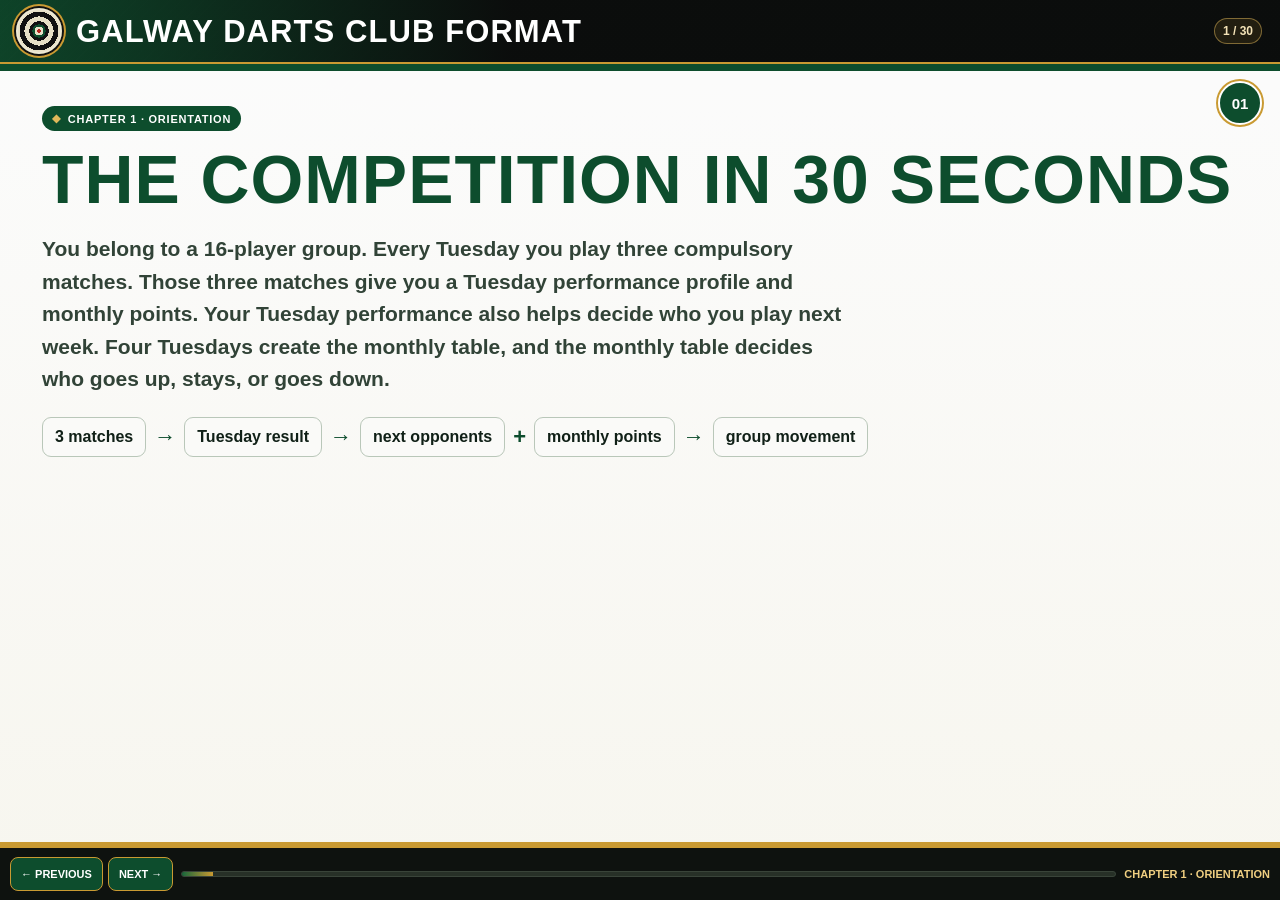
==== commit 12a375a2: "Restore reliable card swipe navigation" ====
--- a/index.html
+++ b/index.html
@@ -24,18 +24,67 @@
         });
 
         const deck = document.getElementById('deck');
+        if (!deck || !slides.length) return;
+
+        const currentIndex = () => Math.max(
+          0,
+          Math.min(slides.length - 1, Math.round(deck.scrollLeft / Math.max(1, deck.clientWidth)))
+        );
+
+        const goTo = (index, behavior = 'smooth') => {
+          const i = Math.max(0, Math.min(slides.length - 1, index));
+          const card = slides[i].querySelector('.card');
+          if (card) card.scrollTop = 0;
+          slides[i].scrollIntoView({behavior, inline:'start', block:'nearest'});
+        };
+
         const markActive = () => {
-          if (!deck || !slides.length) return;
-          const i = Math.max(0, Math.min(slides.length - 1, Math.round(deck.scrollLeft / Math.max(1, deck.clientWidth))));
+          const i = currentIndex();
           slides.forEach((s, n) => s.classList.toggle('is-active', n === i));
         };
         markActive();
-        deck?.addEventListener('scroll', () => requestAnimationFrame(markActive), {passive:true});
+        deck.addEventListener('scroll', () => requestAnimationFrame(markActive), {passive:true});
+
+        /*
+          Reliable mobile swipe layer.
+          Horizontal gestures change card.
+          Vertical gestures remain available for scrolling dense cards.
+        */
+        let touchStartX = 0;
+        let touchStartY = 0;
+        let touchStartedAt = 0;
+        let touchIndex = 0;
+        let trackingTouch = false;
+
+        deck.addEventListener('touchstart', (event) => {
+          if (event.touches.length !== 1) {
+            trackingTouch = false;
+            return;
+          }
+          const touch = event.touches[0];
+          touchStartX = touch.clientX;
+          touchStartY = touch.clientY;
+          touchStartedAt = performance.now();
+          touchIndex = currentIndex();
+          trackingTouch = true;
+        }, {passive:true, capture:true});
+
+        deck.addEventListener('touchend', (event) => {
+          if (!trackingTouch || event.changedTouches.length !== 1) return;
+          trackingTouch = false;
+
+          const touch = event.changedTouches[0];
+          const dx = touch.clientX - touchStartX;
+          const dy = touch.clientY - touchStartY;
+          const elapsed = performance.now() - touchStartedAt;
+          const horizontal = Math.abs(dx) >= 42 && Math.abs(dx) > Math.abs(dy) * 1.15;
+
+          if (!horizontal || elapsed > 1200) return;
+          goTo(touchIndex + (dx < 0 ? 1 : -1));
+        }, {passive:true, capture:true});
 
         window.addEventListener('resize', () => {
-          if (!deck || !slides.length) return;
-          const i = Math.max(0, Math.min(slides.length - 1, Math.round(deck.scrollLeft / Math.max(1, deck.clientWidth))));
-          slides[i]?.scrollIntoView({behavior:'auto',inline:'start',block:'nearest'});
+          goTo(currentIndex(), 'auto');
         }, {passive:true});
       })();
     `;
@@ -47,7 +96,7 @@
       })
       .then(source => {
         const themed = source
-          .replace('</head>', '<link rel="stylesheet" href="./theme.css?v=2"></head>')
+          .replace('</head>', '<link rel="stylesheet" href="./theme.css?v=3"></head>')
           .replace('</body>', '<scr'+'ipt>'+ENHANCE+'</scr'+'ipt></body>');
         document.open();
         document.write(themed);
